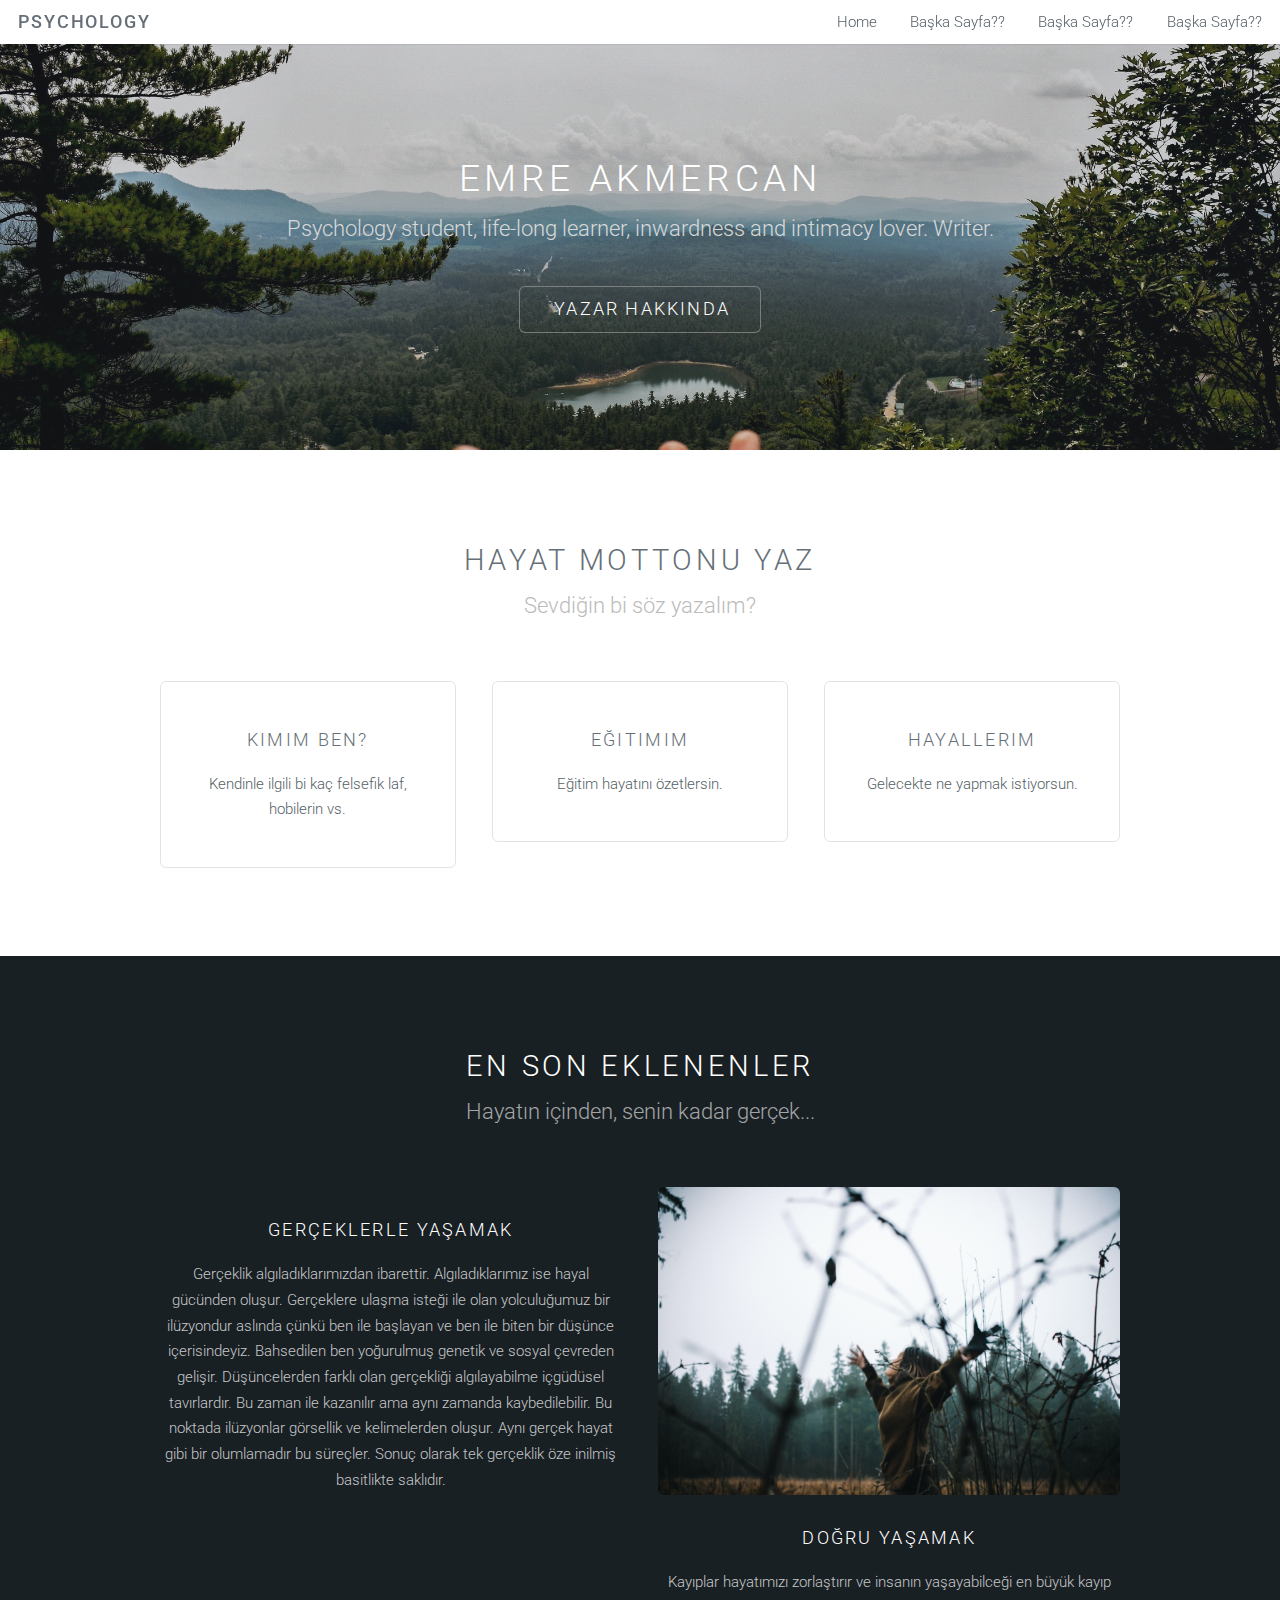
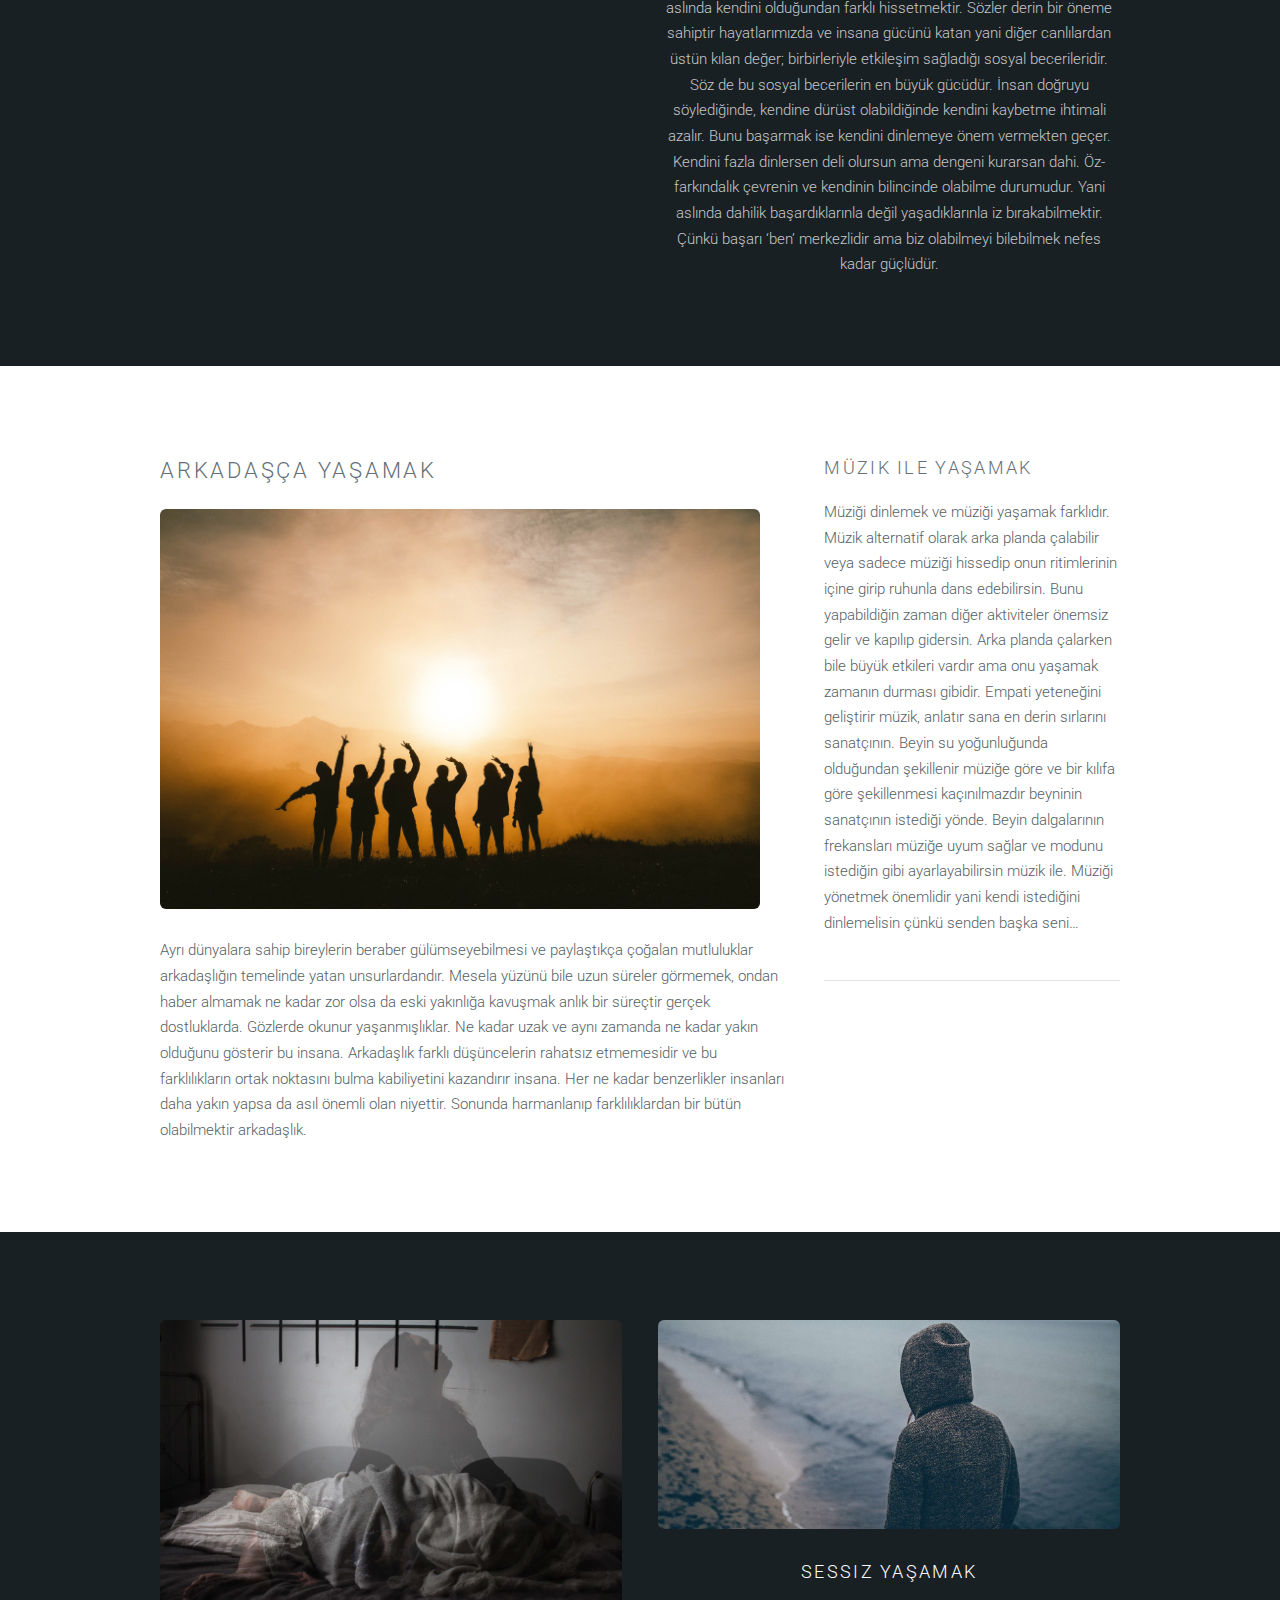
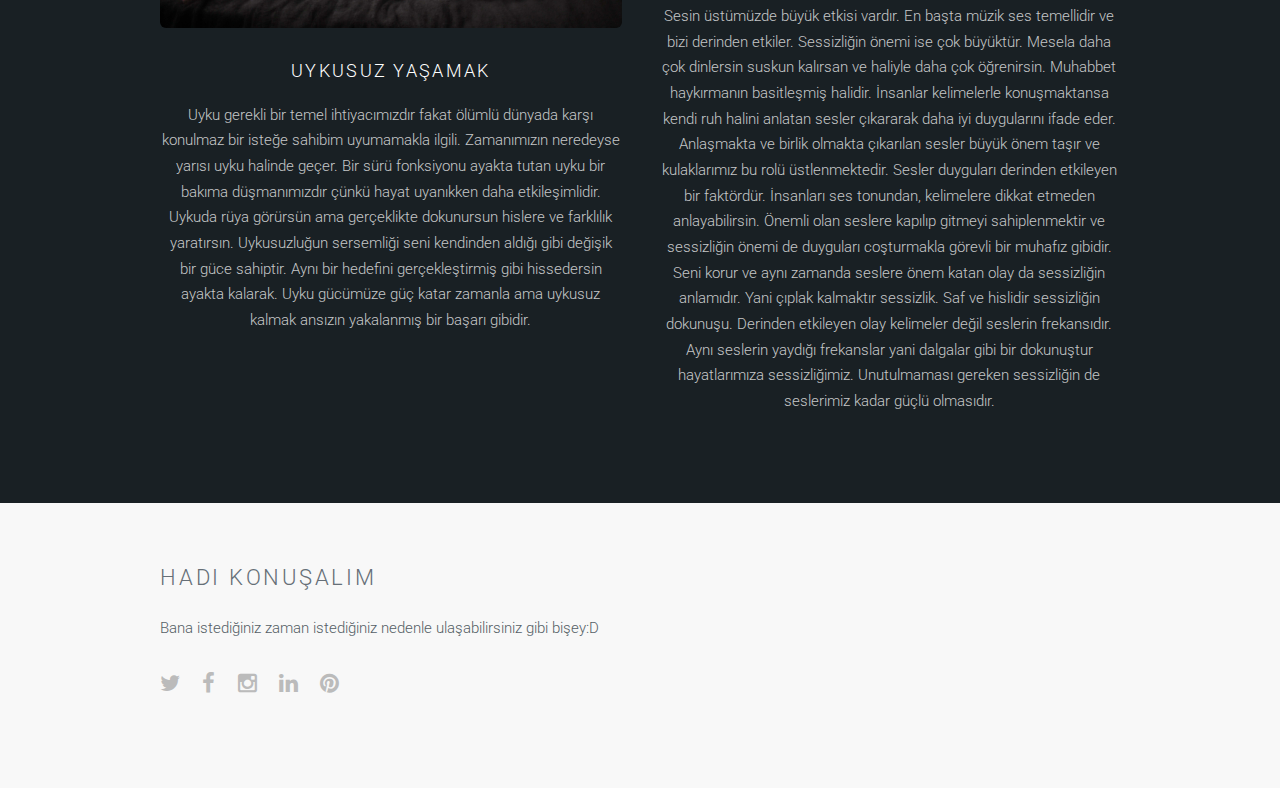
==== index.html @ 60320448 "Update index.html" ====
<!DOCTYPE HTML>

<html>
	<head>
		<title>Emre Akmercan</title>
		<meta http-equiv="content-type" content="text/html; charset=utf-8" />
		<meta name="description" content="" />
		<meta name="keywords" content="" />
		<!--[if lte IE 8]><script src="js/html5shiv.js"></script><![endif]-->
		<script src="./js/jquery.min.js"></script>
		<script src="./js/skel.min.js"></script>
		<script src="./js/skel-layers.min.js"></script>
		<script src="./js/init.js"></script>
		<noscript>
			<link rel="stylesheet" href="./css/skel.css" />
			<link rel="stylesheet" href="./css/style.css" />
			<link rel="stylesheet" href="./css/style-xlarge.css" />
		</noscript>
	</head>
	<body id="top">

		<!-- Header -->
			<header id="header" class="skel-layers-fixed">
				<h1><a href="#">Psychology</a></h1>
				<nav id="nav">
					<ul>
						<li><a href="index.html">Home</a></li>
						<li><a href="#">Başka Sayfa??</a></li>
						<li><a href="#">Başka Sayfa??</a></li>
						<li><a href="#">Başka Sayfa??</a></li>
					</ul>
				</nav>
			</header>

		<!-- Banner -->
			<section id="banner">
				<div class="inner">
					<h2>Emre Akmercan</h2>
					<p>Psychology student, life-long learner, inwardness and intimacy lover. <span>Writer.</span></p>
					<ul class="actions">
						
						<li><a href="#elements" class="button big alt">Yazar Hakkında</a></li>
					</ul>
				</div>
			</section>

		<!-- One -->
			<section id="one" class="wrapper style1">
				<header class="major" id='elements'>
					<h2>HAYAT MOTTONU YAZ</h2>
					<p>Sevdiğin bi söz yazalım?</p>
				</header>
				<div class="container">
					<div class="row">
						<div class="4u">
							<section class="special box">
								<h3>Kimim ben?</h3>
								<p>Kendinle ilgili bi kaç felsefik laf, hobilerin vs.</p>
							</section>
						</div>
						<div class="4u">
							<section class="special box">
				
								<h3>Eğitimim</h3>
								<p>Eğitim hayatını özetlersin.</p>
							</section>
						</div>
						<div class="4u">
							<section class="special box">
								<h3>Hayallerim</h3>
								<p>Gelecekte ne yapmak istiyorsun.</p>
							</section>
						</div>
					</div>
				</div>
			</section>
			
		<!-- Two -->
			<section id="two" class="wrapper style2">
				<header class="major">
					<h2>En Son Eklenenler</h2>
					<p>Hayatın içinden, senin kadar gerçek...</p>
				</header>
				<div class="container">
					<div class="row">
						<div class="6u">
							<section class="special">
								<a href="#" class="image fit"><img id='truth' src="./images/michael-carruth-m_tnGfoHeko-unsplash.jpg" alt="" /></a>
								<h3>Gerçeklerle Yaşamak</h3>
								<p>Gerçeklik algıladıklarımızdan ibarettir. Algıladıklarımız ise hayal gücünden oluşur. Gerçeklere ulaşma isteği ile olan yolculuğumuz bir ilüzyondur aslında çünkü ben ile başlayan ve ben ile biten bir düşünce içerisindeyiz. Bahsedilen ben yoğurulmuş genetik ve sosyal çevreden gelişir. Düşüncelerden farklı olan gerçekliği algılayabilme içgüdüsel tavırlardır. Bu zaman ile kazanılır ama aynı zamanda kaybedilebilir. Bu noktada ilüzyonlar görsellik ve kelimelerden oluşur. Aynı gerçek hayat gibi bir olumlamadır bu süreçler. Sonuç olarak tek gerçeklik öze inilmiş basitlikte saklıdır.</p>
								
							</section>
						</div>
						<div class="6u">
							<section class="special">
								<a href="#" class="image fit"><img src="./images/artyom-korshunov-OuUAzHXVYP8-unsplash.jpg" alt="" /></a>
								<h3>Doğru Yaşamak</h3>
								<p>Kayıplar hayatımızı zorlaştırır ve insanın yaşayabilceği en büyük kayıp aslında kendini olduğundan farklı hissetmektir. Sözler derin bir öneme sahiptir hayatlarımızda ve insana gücünü katan yani diğer canlılardan üstün kılan değer; birbirleriyle etkileşim sağladığı sosyal becerileridir. Söz de bu sosyal becerilerin en büyük gücüdür. İnsan doğruyu söylediğinde, kendine dürüst olabildiğinde kendini kaybetme ihtimali azalır. Bunu başarmak ise kendini dinlemeye önem vermekten geçer. Kendini fazla dinlersen deli olursun ama dengeni kurarsan dahi. Öz-farkındalık çevrenin ve kendinin bilincinde olabilme durumudur. Yani aslında dahilik başardıklarınla değil yaşadıklarınla iz bırakabilmektir. Çünkü başarı ‘ben’ merkezlidir ama biz olabilmeyi bilebilmek nefes kadar güçlüdür.</p>
							</section>
						</div>
					</div>
				</div>
			</section>

		<!-- Three -->
			<section id="three" class="wrapper style1">
				<div class="container">
					<div class="row">
						<div class="8u">
							<section>
								<h2>Arkadaşça Yaşamak</h2>
								<a href="#" class="image fit"><img id='friend' src="./images/chang-duong-Sj0iMtq_Z4w-unsplash.jpg" alt="" /></a>
								<p>Ayrı dünyalara sahip bireylerin beraber gülümseyebilmesi ve paylaştıkça çoğalan mutluluklar arkadaşlığın temelinde yatan unsurlardandır. Mesela yüzünü bile uzun süreler görmemek, ondan haber almamak ne kadar zor olsa da eski yakınlığa kavuşmak anlık bir süreçtir gerçek dostluklarda. Gözlerde okunur yaşanmışlıklar. Ne kadar uzak ve aynı zamanda ne kadar yakın olduğunu gösterir bu insana. Arkadaşlık farklı düşüncelerin rahatsız etmemesidir ve bu farklılıkların ortak noktasını bulma kabiliyetini kazandırır insana. Her ne kadar benzerlikler insanları daha yakın yapsa da asıl önemli olan niyettir. Sonunda harmanlanıp farklılıklardan bir bütün olabilmektir arkadaşlık.</p>
							</section>
						</div>
						<div class="4u">
							<section>
								<h3>Müzik ile yaşamak</h3>
								<p>Müziği dinlemek ve müziği yaşamak farklıdır. Müzik alternatif olarak arka planda çalabilir veya sadece müziği hissedip onun ritimlerinin içine girip ruhunla dans edebilirsin. Bunu yapabildiğin zaman diğer aktiviteler önemsiz gelir ve kapılıp gidersin. Arka planda çalarken bile büyük etkileri vardır ama onu yaşamak zamanın durması gibidir. Empati yeteneğini geliştirir müzik, anlatır sana en derin sırlarını sanatçının. Beyin su yoğunluğunda olduğundan şekillenir müziğe göre ve bir kılıfa göre şekillenmesi kaçınılmazdır beyninin sanatçının istediği yönde. Beyin dalgalarının frekansları müziğe uyum sağlar ve modunu istediğin gibi ayarlayabilirsin müzik ile. Müziği yönetmek önemlidir yani kendi istediğini dinlemelisin çünkü senden başka seni…</p>

							</section>
							<hr />
							
						</div>
					</div>
				</div>
			</section>			

			<section id='four' class='wrapper style2'>
				<div class="container">
					<div class="row">
						<div class="6u">
							<section class="special">
								<a href="#" class="image fit"><img src="./images/megan-te-boekhorst-3sn9MUlx2ZE-unsplash.jpg" alt="" /></a>
								<h3>Uykusuz Yaşamak</h3>
								<p>Uyku gerekli bir temel ihtiyacımızdır fakat ölümlü dünyada karşı konulmaz bir isteğe sahibim uyumamakla ilgili. Zamanımızın neredeyse yarısı uyku halinde geçer. Bir sürü fonksiyonu ayakta tutan uyku bir bakıma düşmanımızdır çünkü hayat uyanıkken daha etkileşimlidir. Uykuda rüya görürsün ama gerçeklikte dokunursun hislere ve farklılık yaratırsın. Uykusuzluğun sersemliği seni kendinden aldığı gibi değişik bir güce sahiptir. Aynı bir hedefini gerçekleştirmiş gibi hissedersin ayakta kalarak. Uyku gücümüze güç katar zamanla ama uykusuz kalmak ansızın yakalanmış bir başarı gibidir.</p>
								
							</section>
						</div>
						<div class="6u">
							<section class="special">
								<a href="#" class="image fit"><img src="images/pic02.jpg" alt="" /></a>
								<h3>Sessiz Yaşamak</h3>
								<p>Sesin üstümüzde büyük etkisi vardır. En başta müzik ses temellidir ve bizi derinden etkiler. Sessizliğin önemi ise çok büyüktür. Mesela daha çok dinlersin suskun kalırsan ve haliyle daha çok öğrenirsin. Muhabbet haykırmanın basitleşmiş halidir. İnsanlar kelimelerle konuşmaktansa kendi ruh halini anlatan sesler çıkararak daha iyi duygularını ifade eder. Anlaşmakta ve birlik olmakta çıkarılan sesler büyük önem taşır ve kulaklarımız bu rolü üstlenmektedir. Sesler duyguları derinden etkileyen bir faktördür. İnsanları ses tonundan, kelimelere dikkat etmeden anlayabilirsin. Önemli olan seslere kapılıp gitmeyi sahiplenmektir ve sessizliğin önemi de duyguları coşturmakla görevli bir muhafız gibidir. Seni korur ve aynı zamanda seslere önem katan olay da sessizliğin anlamıdır. Yani çıplak kalmaktır sessizlik. Saf ve hislidir sessizliğin dokunuşu. Derinden etkileyen olay kelimeler değil seslerin frekansıdır. Aynı seslerin yaydığı frekanslar yani dalgalar gibi bir dokunuştur hayatlarımıza sessizliğimiz. Unutulmaması gereken sessizliğin de seslerimiz kadar güçlü olmasıdır.</p>
							</section>
						</div>
					</div>
				</div>
			</section>
			
		<!-- Footer -->
			<footer id="footer">
				<div class="container">
					<div class="row double">

						<div class="6u">
							<h2>Hadi konuşalım</h2>
							<p>Bana istediğiniz zaman istediğiniz nedenle ulaşabilirsiniz gibi bişey:D </p>
							<ul class="icons">
								<li><a href="https://twitter.com/emreakmercan" class="icon fa-twitter"><span class="label">Twitter</span></a></li>
								<li><a href="https://www.facebook.com/akmercanemre" class="icon fa-facebook"><span class="label">Facebook</span></a></li>
								<li><a href="https://www.instagram.com/emreakmercan/" class="icon fa-instagram"><span class="label">Instagram</span></a></li>
								<li><a href="#" class="icon fa-linkedin"><span class="label">LinkedIn</span></a></li>
								<li><a href="#" class="icon fa-pinterest"><span class="label">Pinterest</span></a></li>
							</ul>
						</div>
					</div>
				</div>
			</footer>

	</body>
</html>
---- css/skel.css ----
/* Resets (http://meyerweb.com/eric/tools/css/reset/ | v2.0 | 20110126 | License: none (public domain)) */

	html,body,div,span,applet,object,iframe,h1,h2,h3,h4,h5,h6,p,blockquote,pre,a,abbr,acronym,address,big,cite,code,del,dfn,em,img,ins,kbd,q,s,samp,small,strike,strong,sub,sup,tt,var,b,u,i,center,dl,dt,dd,ol,ul,li,fieldset,form,label,legend,table,caption,tbody,tfoot,thead,tr,th,td,article,aside,canvas,details,embed,figure,figcaption,footer,header,hgroup,menu,nav,output,ruby,section,summary,time,mark,audio,video{margin:0;padding:0;border:0;font-size:100%;font:inherit;vertical-align:baseline;}article,aside,details,figcaption,figure,footer,header,hgroup,menu,nav,section{display:block;}body{line-height:1;}ol,ul{list-style:none;}blockquote,q{quotes:none;}blockquote:before,blockquote:after,q:before,q:after{content:'';content:none;}table{border-collapse:collapse;border-spacing:0;}body{-webkit-text-size-adjust:none}

/* Box Model */

	*, *:before, *:after {
		-moz-box-sizing: border-box;
		-webkit-box-sizing: border-box;
		box-sizing: border-box;
	}

/* Container */

	body {
		/* min-width: (containers) */
		min-width: 1200px;
	}

	.container {
		margin-left: auto;
		margin-right: auto;
		
		/* width: (containers) */
		width: 1200px;
	}

	/* Modifiers */
	
		.container.small {
			/* width: (containers) * 0.75; */
			width: 900px;
		}

		.container.big {
			width: 100%;

			/* max-width: (containers) * 1.25; */
			max-width: 1500px;

			/* min-width: (containers); */
			min-width: 1200px;
		}

/* Grid */

	.\31 2u { width: 100% }
	.\31 1u { width: 91.6666666667% }
	.\31 0u { width: 83.3333333333% }
	.\39 u { width: 75% }
	.\38 u { width: 66.6666666667% }
	.\37 u { width: 58.3333333333% }
	.\36 u { width: 50% }
	.\35 u { width: 41.6666666667% }
	.\34 u { width: 33.3333333333% }
	.\33 u { width: 25% }
	.\32 u { width: 16.6666666667% }
	.\31 u { width: 8.3333333333% }
	.\-11u { margin-left: 91.6666666667% }
	.\-10u { margin-left: 83.3333333333% }
	.\-9u { margin-left: 75% }
	.\-8u { margin-left: 66.6666666667% }
	.\-7u { margin-left: 58.3333333333% }
	.\-6u { margin-left: 50% }
	.\-5u { margin-left: 41.6666666667% }
	.\-4u { margin-left: 33.3333333333% }
	.\-3u { margin-left: 25% }
	.\-2u { margin-left: 16.6666666667% }
	.\-1u { margin-left: 8.3333333333% }

	/* Rows */

		.row > * {
			float: left;
		}

		.row:after {
			content: '';
			display: block;
			clear: both;
			height: 0;
		}

		.row:first-child > * {
			padding-top: 0 !important;
		}

		.row.uniform > * > :first-child {
			margin-top: 0;
		}

		.row.uniform > * > :last-child {
			margin-bottom: 0;
		}

		/* Normal */

			.row > * {
				/* padding-left: (gutters.vertical) */
				padding-left: 4em;
			}

			.row + .row > * {
				/* padding: (gutters.horizontal) 0 0 (gutters.vertical) */
				padding: 0 0 0 4em;
			}

			.row {
				/* margin-left: -(gutters.vertical) */
				margin-left: -4em;
			}

			.row + .row.uniform > * {
				/* padding: (gutters.vertical) 0 0 (gutters.vertical) */
				padding: 4em 0 0 4em;
			}

		/* Flush */

			.row.flush > * {
				padding-left: 0;
			}

			.row + .row.flush > * {
				padding: 0;
			}

			.row.flush {
				margin-left: 0;
			}

			.row + .row.uniform.flush > * {
				padding: 0;
			}

		/* Quarter */

			.row.quarter > * {
				/* padding-left: (gutters.vertical * 0.25) */
				padding-left: 1em;
			}

			.row + .row.quarter > * {
				/* padding: (gutters.horizontal * 0.25) 0 0 (gutters.vertical * 0.25) */
				padding: 0 0 0 1em;
			}

			.row.quarter {
				/* margin-left: -(gutters.vertical * 0.25) */
				margin-left: -1em;
			}

			.row + .row.uniform.quarter > * {
				/* padding: (gutters.vertical * 0.25) 0 0 (gutters.vertical * 0.25) */
				padding: 1em 0 0 1em;
			}

		/* Half */

			.row.half > * {
				/* padding-left: (gutters.vertical * 0.5) */
				padding-left: 2em;
			}

			.row + .row.half > * {
				/* padding: (gutters.horizontal * 0.5) 0 0 (gutters.vertical * 0.5) */
				padding: 0 0 0 2em;
			}

			.row.half {
				/* margin-left: -(gutters.vertical * 0.5) */
				margin-left: -2em;
			}

			.row + .row.uniform.half > * {
				/* padding: (gutters.vertical * 0.5) 0 0 (gutters.vertical * 0.5) */
				padding: 2em 0 0 2em;
			}

		/* One and (a) Half */

			.row.oneandhalf > * {
				/* padding-left: (gutters.vertical * 1.5) */
				padding-left: 6em;
			}

			.row + .row.oneandhalf > * {
				/* padding: (gutters.horizontal * 1.5) 0 0 (gutters.vertical * 1.5) */
				padding: 0 0 0 6em;
			}

			.row.oneandhalf {
				/* margin-left: -(gutters.vertical * 1.5) */
				margin-left: -6em;
			}

			.row + .row.uniform.oneandhalf > * {
				/* padding: (gutters.vertical * 1.5) 0 0 (gutters.vertical * 1.5) */
				padding: 6em 0 0 6em;
			}

		/* Double */

			.row.double > * {
				/* padding-left: (gutters.vertical * 2) */
				padding-left: 8em;
			}

			.row + .row.double > * {
				/* padding: (gutters.horizontal * 2) 0 0 (gutters.vertical * 2) */
				padding: 0 0 0 8em;
			}

			.row.double {
				/* margin-left: -(gutters.vertical * 2) */
				margin-left: -8em;
			}

			.row + .row.uniform.double > * {
				/* padding: (gutters.vertical * 2) 0 0 (gutters.vertical * 2) */
				padding: 8em 0 0 8em;
			}
---- css/style.css ----
@charset "UTF-8";
@import url(font-awesome.min.css);
@import url("http://fonts.googleapis.com/css?family=Roboto:500,300");

/*
	Ion by TEMPLATED
	templated.co @templatedco
	Released for free under the Creative Commons Attribution 3.0 license (templated.co/license)
*/

/* Basic */

body {
	background: #fff;
}

body,
input,
select,
textarea {
	color: #555f66;
	font-family: "Roboto", Helvetica, sans-serif;
	font-size: 14pt;
	font-weight: 300;
	line-height: 1.75em;
}

a {
	color: #629DD1;
	text-decoration: underline;
}

a:hover {
	text-decoration: none;
}

strong,
b {
	color: #666f77;
	font-weight: 500;
}

em,
i {
	font-style: italic;
}

p {
	margin: 0 0 2em 0;
}

h1,
h2,
h3,
h4,
h5,
h6 {
	color: #666f77;
	font-weight: 300;
	line-height: 1em;
	margin: 0 0 1em 0;
	text-transform: uppercase;
	letter-spacing: 0.125em;
}

h1 a,
h2 a,
h3 a,
h4 a,
h5 a,
h6 a {
	color: inherit;
	text-decoration: none;
}

h2 {
	font-size: 1.5em;
	line-height: 1.5em;
}

h3 {
	font-size: 1.25em;
	line-height: 1.5em;
}

h4 {
	font-size: 1em;
	line-height: 1.5em;
}

h5 {
	font-size: 0.9em;
	line-height: 1.5em;
}

h6 {
	font-size: 0.7em;
	line-height: 1.5em;
}

sub {
	font-size: 0.8em;
	position: relative;
	top: 0.5em;
}

sup {
	font-size: 0.8em;
	position: relative;
	top: -0.5em;
}

hr {
	border: 0;
	border-bottom: solid 1px rgba(144, 144, 144, 0.25);
	margin: 3em 0;
}

hr.major {
	margin: 2em 0 5em 0;
}

blockquote {
	border-left: solid 4px rgba(144, 144, 144, 0.25);
	font-style: italic;
	margin: 0 0 2em 0;
	padding: 0.5em 0 0.5em 2em;
}

code {
	background: rgba(144, 144, 144, 0.075);
	border-radius: 6px;
	border: solid 1px rgba(144, 144, 144, 0.25);
	font-family: "Courier New", monospace;
	font-size: 0.9em;
	margin: 0 0.25em;
	padding: 0.25em 0.65em;
}

pre {
	-webkit-overflow-scrolling: touch;
	font-family: "Courier New", monospace;
	font-size: 0.9em;
	margin: 0 0 2em 0;
	overflow-x: auto;
}

pre code {
	display: block;
	line-height: 1.75em;
	padding: 1em 1.5em;
}

.align-left {
	text-align: left;
}

.align-center {
	text-align: center;
}

.align-right {
	text-align: right;
}

/* Section/Article */

section.special,
article.special {
	text-align: center;
}

header p {
	color: #bbb;
	position: relative;
	margin: 0 0 1.5em 0;
}

header h2+p {
	font-size: 1.25em;
	margin-top: -1em;
	line-height: 1.5em;
}

header h3+p {
	font-size: 1.1em;
	margin-top: -0.85em;
	line-height: 1.5em;
}

header h4+p,
header h5+p,
header h6+p {
	font-size: 0.9em;
	margin-top: -0.75em;
	line-height: 1.5em;
}

header.major {
	text-align: center;
	margin: 0 0 4em 0;
}

header.major h2 {
	font-size: 2em;
}

header.major h2+p {
	font-size: 1.5em;
	margin: -1em 0 2em 0;
}

/* Form */

form {
	margin: 0 0 2em 0;
}

label {
	color: #666f77;
	display: block;
	font-size: 0.9em;
	font-weight: 500;
	margin: 0 0 1em 0;
}

input[type="text"],
input[type="password"],
input[type="email"],
select,
textarea {
	-moz-appearance: none;
	-webkit-appearance: none;
	-o-appearance: none;
	-ms-appearance: none;
	appearance: none;
	background: rgba(144, 144, 144, 0.075);
	border-radius: 6px;
	border: none;
	border: solid 1px rgba(144, 144, 144, 0.25);
	color: inherit;
	display: block;
	outline: 0;
	padding: 0 1em;
	text-decoration: none;
	width: 100%;
}

input[type="text"]:invalid,
input[type="password"]:invalid,
input[type="email"]:invalid,
select:invalid,
textarea:invalid {
	box-shadow: none;
}

input[type="text"]:focus,
input[type="password"]:focus,
input[type="email"]:focus,
select:focus,
textarea:focus {
	border-color: #629DD1;
	box-shadow: 0 0 0 1px #629DD1;
}

.select-wrapper {
	text-decoration: none;
	display: block;
	position: relative;
}

.select-wrapper:before {
	content: "";
	-moz-osx-font-smoothing: grayscale;
	-webkit-font-smoothing: antialiased;
	font-family: FontAwesome;
	font-style: normal;
	font-weight: normal;
	text-transform: none !important;
}

.select-wrapper:before {
	color: rgba(144, 144, 144, 0.25);
	display: block;
	height: 2.75em;
	line-height: 2.75em;
	pointer-events: none;
	position: absolute;
	right: 0;
	text-align: center;
	top: 0;
	width: 2.75em;
}

.select-wrapper select::-ms-expand {
	display: none;
}

input[type="text"],
input[type="password"],
input[type="email"],
select {
	height: 2.75em;
}

textarea {
	padding: 0.75em 1em;
}

input[type="checkbox"],
input[type="radio"] {
	-moz-appearance: none;
	-webkit-appearance: none;
	-o-appearance: none;
	-ms-appearance: none;
	appearance: none;
	display: block;
	float: left;
	margin-right: -2em;
	opacity: 0;
	width: 1em;
	z-index: -1;
}

input[type="checkbox"]+label,
input[type="radio"]+label {
	text-decoration: none;
	color: #555f66;
	cursor: pointer;
	display: inline-block;
	font-size: 1em;
	font-weight: 300;
	padding-left: 2.4em;
	padding-right: 0.75em;
	position: relative;
}

input[type="checkbox"]+label:before,
input[type="radio"]+label:before {
	-moz-osx-font-smoothing: grayscale;
	-webkit-font-smoothing: antialiased;
	font-family: FontAwesome;
	font-style: normal;
	font-weight: normal;
	text-transform: none !important;
}

input[type="checkbox"]+label:before,
input[type="radio"]+label:before {
	background: rgba(144, 144, 144, 0.075);
	border-radius: 6px;
	border: solid 1px rgba(144, 144, 144, 0.25);
	content: '';
	display: inline-block;
	height: 1.65em;
	left: 0;
	line-height: 1.58125em;
	position: absolute;
	text-align: center;
	top: 0;
	width: 1.65em;
}

input[type="checkbox"]:checked+label:before,
input[type="radio"]:checked+label:before {
	background: #192024;
	border-color: #192024;
	color: #ffffff;
	content: '\f00c';
}

input[type="checkbox"]:focus+label:before,
input[type="radio"]:focus+label:before {
	border-color: #629DD1;
	box-shadow: 0 0 0 1px #629DD1;
}

input[type="checkbox"]+label:before {
	border-radius: 6px;
}

input[type="radio"]+label:before {
	border-radius: 100%;
}

::-webkit-input-placeholder {
	color: #bbb !important;
	opacity: 1.0;
}

:-moz-placeholder {
	color: #bbb !important;
	opacity: 1.0;
}

::-moz-placeholder {
	color: #bbb !important;
	opacity: 1.0;
}

:-ms-input-placeholder {
	color: #bbb !important;
	opacity: 1.0;
}

.formerize-placeholder {
	color: #bbb !important;
	opacity: 1.0;
}

/* Box */

.box {
	border-radius: 6px;
	border: solid 1px rgba(144, 144, 144, 0.25);
	margin-bottom: 2em;
	padding: 3em 2em;
}

.box> :last-child,
.box> :last-child> :last-child,
.box> :last-child> :last-child> :last-child {
	margin-bottom: 0;
}

.box.alt {
	border: 0;
	border-radius: 0;
	padding: 0;
}

/* Icon */

.icon {
	text-decoration: none;
	border-bottom: none;
	position: relative;
}

.icon:before {
	-moz-osx-font-smoothing: grayscale;
	-webkit-font-smoothing: antialiased;
	font-family: FontAwesome;
	font-style: normal;
	font-weight: normal;
	text-transform: none !important;
}

.icon>.label {
	display: none;
}

.icon.major {
	display: inline-block;
	margin: 0 0 1.25em 0;
	color: #ffffff;
	background: #629DD1;
	width: 3em;
	height: 3em;
	font-size: 2em;
	text-align: center;
	line-height: 3em;
	border-radius: 100%;
	box-shadow: 0 0 0 10px #fff, 0 0 0 11px rgba(144, 144, 144, 0.25);
}

/* Image */

.image {
	border-radius: 6px;
	border: 0;
	display: inline-block;
	position: relative;
}

.image img {
	border-radius: 6px;
	display: block;
}

.image.left {
	float: left;
	padding: 0 1.5em 1em 0;
	top: 0.25em;
}

.image.right {
	float: right;
	padding: 0 0 1em 1.5em;
	top: 0.25em;
}

.image.fit {
	display: block;
	margin: 0 0 2em 0;
	width: 100%;

}

.image.fit img {
	display: block;
	width: 100%;
}

#truth {}

#friend {
	height: 400px;
	width: auto;
}

/* List */

ol {
	list-style: decimal;
	margin: 0 0 2em 0;
	padding-left: 1.25em;
}

ol li {
	padding-left: 0.25em;
}

ul {
	list-style: disc;
	margin: 0 0 2em 0;
	padding-left: 1em;
}

ul li {
	padding-left: 0.5em;
}

ul.alt {
	list-style: none;
	padding-left: 0;
}

ul.alt li {
	border-top: solid 1px rgba(144, 144, 144, 0.25);
	padding: 0.5em 0;
}

ul.alt li:first-child {
	border-top: 0;
	padding-top: 0;
}

ul.icons {
	cursor: default;
	list-style: none;
	padding-left: 0;
}

ul.icons li {
	display: inline-block;
	padding: 0 1.25em 0 0;
}

ul.icons li:last-child {
	padding-right: 0;
}

ul.icons li .icon:before {
	font-size: 1.5em;
}

ul.actions {
	cursor: default;
	list-style: none;
	padding-left: 0;
}

ul.actions li {
	display: inline-block;
	padding: 0 1em 0 0;
	vertical-align: middle;
}

ul.actions li:last-child {
	padding-right: 0;
}

ul.actions.small li {
	padding: 0 0.5em 0 0;
}

ul.actions.vertical li {
	display: block;
	padding: 1em 0 0 0;
}

ul.actions.vertical li:first-child {
	padding-top: 0;
}

ul.actions.vertical li>* {
	margin-bottom: 0;
}

ul.actions.vertical.small li {
	padding: 0.5em 0 0 0;
}

ul.actions.vertical.small li:first-child {
	padding-top: 0;
}

ul.actions.fit {
	display: table;
	margin-left: -1em;
	padding: 0;
	table-layout: fixed;
	width: calc(100% + 1em);
}

ul.actions.fit li {
	display: table-cell;
	padding: 0 0 0 1em;
}

ul.actions.fit li>* {
	margin-bottom: 0;
}

ul.actions.fit.small {
	margin-left: -0.5em;
	width: calc(100% + 0.5em);
}

ul.actions.fit.small li {
	padding: 0 0 0 0.5em;
}

dl {
	margin: 0 0 2em 0;
}

/* Table */

.table-wrapper {
	-webkit-overflow-scrolling: touch;
	overflow-x: auto;
}

table {
	margin: 0 0 2em 0;
	width: 100%;
}

table tbody tr {
	border: solid 1px rgba(144, 144, 144, 0.25);
	border-left: 0;
	border-right: 0;
}

table tbody tr:nth-child(2n + 1) {
	background-color: rgba(144, 144, 144, 0.075);
}

table td {
	padding: 0.75em 0.75em;
}

table th {
	color: #666f77;
	font-size: 0.9em;
	font-weight: 500;
	padding: 0 0.75em 0.75em 0.75em;
	text-align: left;
}

table thead {
	border-bottom: solid 2px rgba(144, 144, 144, 0.25);
}

table tfoot {
	border-top: solid 2px rgba(144, 144, 144, 0.25);
}

table.alt {
	border-collapse: separate;
}

table.alt tbody tr td {
	border: solid 1px rgba(144, 144, 144, 0.25);
	border-left-width: 0;
	border-top-width: 0;
}

table.alt tbody tr td:first-child {
	border-left-width: 1px;
}

table.alt tbody tr:first-child td {
	border-top-width: 1px;
}

table.alt thead {
	border-bottom: 0;
}

table.alt tfoot {
	border-top: 0;
}

/* Button */

input[type="submit"],
input[type="reset"],
input[type="button"],
.button {
	-moz-appearance: none;
	-webkit-appearance: none;
	-o-appearance: none;
	-ms-appearance: none;
	appearance: none;
	-moz-transition: background-color 0.2s ease-in-out, color 0.2s ease-in-out;
	-webkit-transition: background-color 0.2s ease-in-out, color 0.2s ease-in-out;
	-o-transition: background-color 0.2s ease-in-out, color 0.2s ease-in-out;
	-ms-transition: background-color 0.2s ease-in-out, color 0.2s ease-in-out;
	transition: background-color 0.2s ease-in-out, color 0.2s ease-in-out;
	background-color: #192024;
	border-radius: 6px;
	border: 0;
	color: #ffffff !important;
	cursor: pointer;
	display: inline-block;
	font-weight: 300;
	text-transform: uppercase;
	letter-spacing: 0.125em;
	font-size: 0.9em;
	height: 2.85em;
	line-height: 2.85em;
	padding: 0 1.75em;
	text-align: center;
	text-decoration: none;
	white-space: nowrap;
	text-indent: 0.25em;
}

input[type="submit"]:hover,
input[type="reset"]:hover,
input[type="button"]:hover,
.button:hover {
	background-color: #232d33;
}

input[type="submit"]:active,
input[type="reset"]:active,
input[type="button"]:active,
.button:active {
	background-color: #0f1315;
}

input[type="submit"].icon,
input[type="reset"].icon,
input[type="button"].icon,
.button.icon {
	padding-left: 1.35em;
}

input[type="submit"].icon:before,
input[type="reset"].icon:before,
input[type="button"].icon:before,
.button.icon:before {
	margin-right: 0.5em;
}

input[type="submit"].fit,
input[type="reset"].fit,
input[type="button"].fit,
.button.fit {
	display: block;
	margin: 0 0 1em 0;
	width: 100%;
}

input[type="submit"].small,
input[type="reset"].small,
input[type="button"].small,
.button.small {
	font-size: 0.7em;
}

input[type="submit"].big,
input[type="reset"].big,
input[type="button"].big,
.button.big {
	font-size: 1.2em;
	height: 2.65em;
	line-height: 2.65em;
}

input[type="submit"].alt,
input[type="reset"].alt,
input[type="button"].alt,
.button.alt {
	background-color: transparent;
	box-shadow: inset 0 0 0 1px rgba(144, 144, 144, 0.25);
	color: #666f77 !important;
}

input[type="submit"].alt:hover,
input[type="reset"].alt:hover,
input[type="button"].alt:hover,
.button.alt:hover {
	background-color: rgba(144, 144, 144, 0.075);
}

input[type="submit"].alt:active,
input[type="reset"].alt:active,
input[type="button"].alt:active,
.button.alt:active {
	background-color: rgba(144, 144, 144, 0.2);
}

input[type="submit"].alt.icon:before,
input[type="reset"].alt.icon:before,
input[type="button"].alt.icon:before,
.button.alt.icon:before {
	color: #bbb;
}

input[type="submit"].special,
input[type="reset"].special,
input[type="button"].special,
.button.special {
	background-color: #629DD1;
	color: #ffffff !important;
}

input[type="submit"].special:hover,
input[type="reset"].special:hover,
input[type="button"].special:hover,
.button.special:hover {
	background-color: #76a9d7;
}

input[type="submit"].special:active,
input[type="reset"].special:active,
input[type="button"].special:active,
.button.special:active {
	background-color: #4e91cb;
}

input[type="submit"].disabled,
input[type="submit"]:disabled,
input[type="reset"].disabled,
input[type="reset"]:disabled,
input[type="button"].disabled,
input[type="button"]:disabled,
.button.disabled,
.button:disabled {
	background-color: #555f66 !important;
	box-shadow: inset 0 -0.15em 0 0 rgba(0, 0, 0, 0.15);
	color: #fff !important;
	cursor: default;
	opacity: 0.25;
}

/* Wrapper */

.wrapper {
	padding: 6em 0 4em 0;
}

.wrapper.style1 {
	background: #fff;
	color: #555f66;
}

.wrapper.style2 {
	background: #192024;
	color: #c5c7c8;
}

.wrapper.style2 h2,
.wrapper.style2 h3,
.wrapper.style2 h4,
.wrapper.style2 h5,
.wrapper.style2 h6 {
	color: #ffffff;
}

.wrapper.style2 header p {
	color: #a3a5a7;
}

.wrapper.style2 .button.alt {
	box-shadow: inset 0 0 0 1px rgba(144, 144, 144, 0.75);
	color: #ffffff !important;
}

.wrapper.style2 .button.alt:hover {
	background-color: rgba(144, 144, 144, 0.275);
}

.wrapper.style2 .button.alt:active {
	background-color: rgba(144, 144, 144, 0.4);
}

.wrapper.style2 .button.alt.icon:before {
	color: #a3a5a7;
}

/* Header */

#skel-layers-wrapper {
	padding-top: 3em;
}

#header {
	background: #fff;
	color: #555f66;
	cursor: default;
	height: 3em;
	left: 0;
	line-height: 3em;
	position: fixed;
	top: 0;
	width: 100%;
	z-index: 10000;
	box-shadow: 0 0 0.1em 0 rgba(0, 0, 0, 0.25);
}

#header h1 {
	color: #666f77;
	font-weight: 500;
	height: inherit;
	left: 1.25em;
	line-height: inherit;
	margin: 0;
	padding: 0;
	position: absolute;
	top: 0;
}

#header h1 a {
	font-size: 1.25em;
}

#header nav {
	height: inherit;
	line-height: inherit;
	position: absolute;
	right: 1.25em;
	top: 0;
	vertical-align: middle;
}

#header nav>ul {
	list-style: none;
	margin: 0;
	padding-left: 0;
}

#header nav>ul>li {
	border-radius: 6px;
	display: inline-block;
	margin-left: 2em;
	padding-left: 0;
}

#header nav>ul>li a {
	-moz-transition: color 0.2s ease-in-out;
	-webkit-transition: color 0.2s ease-in-out;
	-o-transition: color 0.2s ease-in-out;
	-ms-transition: color 0.2s ease-in-out;
	transition: color 0.2s ease-in-out;
	color: #555f66;
	display: inline-block;
	text-decoration: none;
}

#header nav>ul>li a:hover {
	color: #629DD1;
}

#header nav>ul>li:first-child {
	margin-left: 0;
}

#header nav>ul>li .button {
	height: 2.25em;
	line-height: 2.25em;
	margin-bottom: 0;
	padding: 0 1em;
	position: relative;
	top: -0.075em;
	vertical-align: middle;
}

#header .container {
	position: relative;
}

#header .container h1 {
	left: 0;
}

#header .container nav {
	right: 0;
}

/* Banner */

#banner {
	background-color: #666666;
	background-image: url("../images/drew-saurus-C7jBZEGciCU-unsplash.jpg");
	background-size: cover;
	background-position: center center;
	background-repeat: no-repeat;
	color: #d8d8d8;
	padding: 14em 0;
	text-align: center;
	position: relative;
}

#banner:before {
	content: '';
	position: absolute;
	left: 0;
	top: 0;
	width: 100%;
	height: 100%;
	background: rgba(64, 72, 80, 0.25);
}

#banner .inner {
	position: relative;
	z-index: 1;
}

#banner .inner :last-child {
	margin-bottom: 0;
}

#banner h2,
#banner h3,
#banner h4,
#banner h5,
#banner h6 {
	color: #ffffff;
}

#banner .button.alt {
	box-shadow: inset 0 0 0 1px rgba(144, 144, 144, 0.75);
	color: #ffffff !important;
}

#banner .button.alt:hover {
	background-color: rgba(144, 144, 144, 0.275);
}

#banner .button.alt:active {
	background-color: rgba(144, 144, 144, 0.4);
}

#banner .button.alt.icon:before {
	color: #c1c1c1;
}

#banner .button {
	min-width: 12em;
}

#banner h2 {
	font-size: 3.5em;
	line-height: 1em;
	margin: 0 0 0.5em 0;
	padding: 0;
}

#banner p {
	font-size: 1.5em;
	margin-bottom: 2em;
}

#banner p a {
	color: #ffffff;
	text-decoration: none;
}

/* Footer */

#footer {
	background: #f8f8f8;
	padding: 4em 0 6em 0;
}

#footer a {
	color: inherit;
}

#footer .copyright {
	color: #bbb;
	font-size: 0.9em;
	margin: 2em 0 0 0;
	padding: 0;
	text-align: center;
}

#footer .copyright li {
	border-left: solid 1px rgba(144, 144, 144, 0.25);
	display: inline-block;
	list-style: none;
	margin-left: 1.5em;
	padding-left: 1.5em;
}

#footer .copyright li:first-child {
	border-left: 0;
	margin-left: 0;
	padding-left: 0;
}

#footer .icons a {
	color: #bbb;
}
---- css/style-xlarge.css ----
/*
	Ion by TEMPLATED
	templated.co @templatedco
	Released for free under the Creative Commons Attribution 3.0 license (templated.co/license)
*/

/* Basic */

	body, input, select, textarea {
		font-size: 12pt;
	}

/* Banner */

	#banner {
		padding: 9em 0;
	}
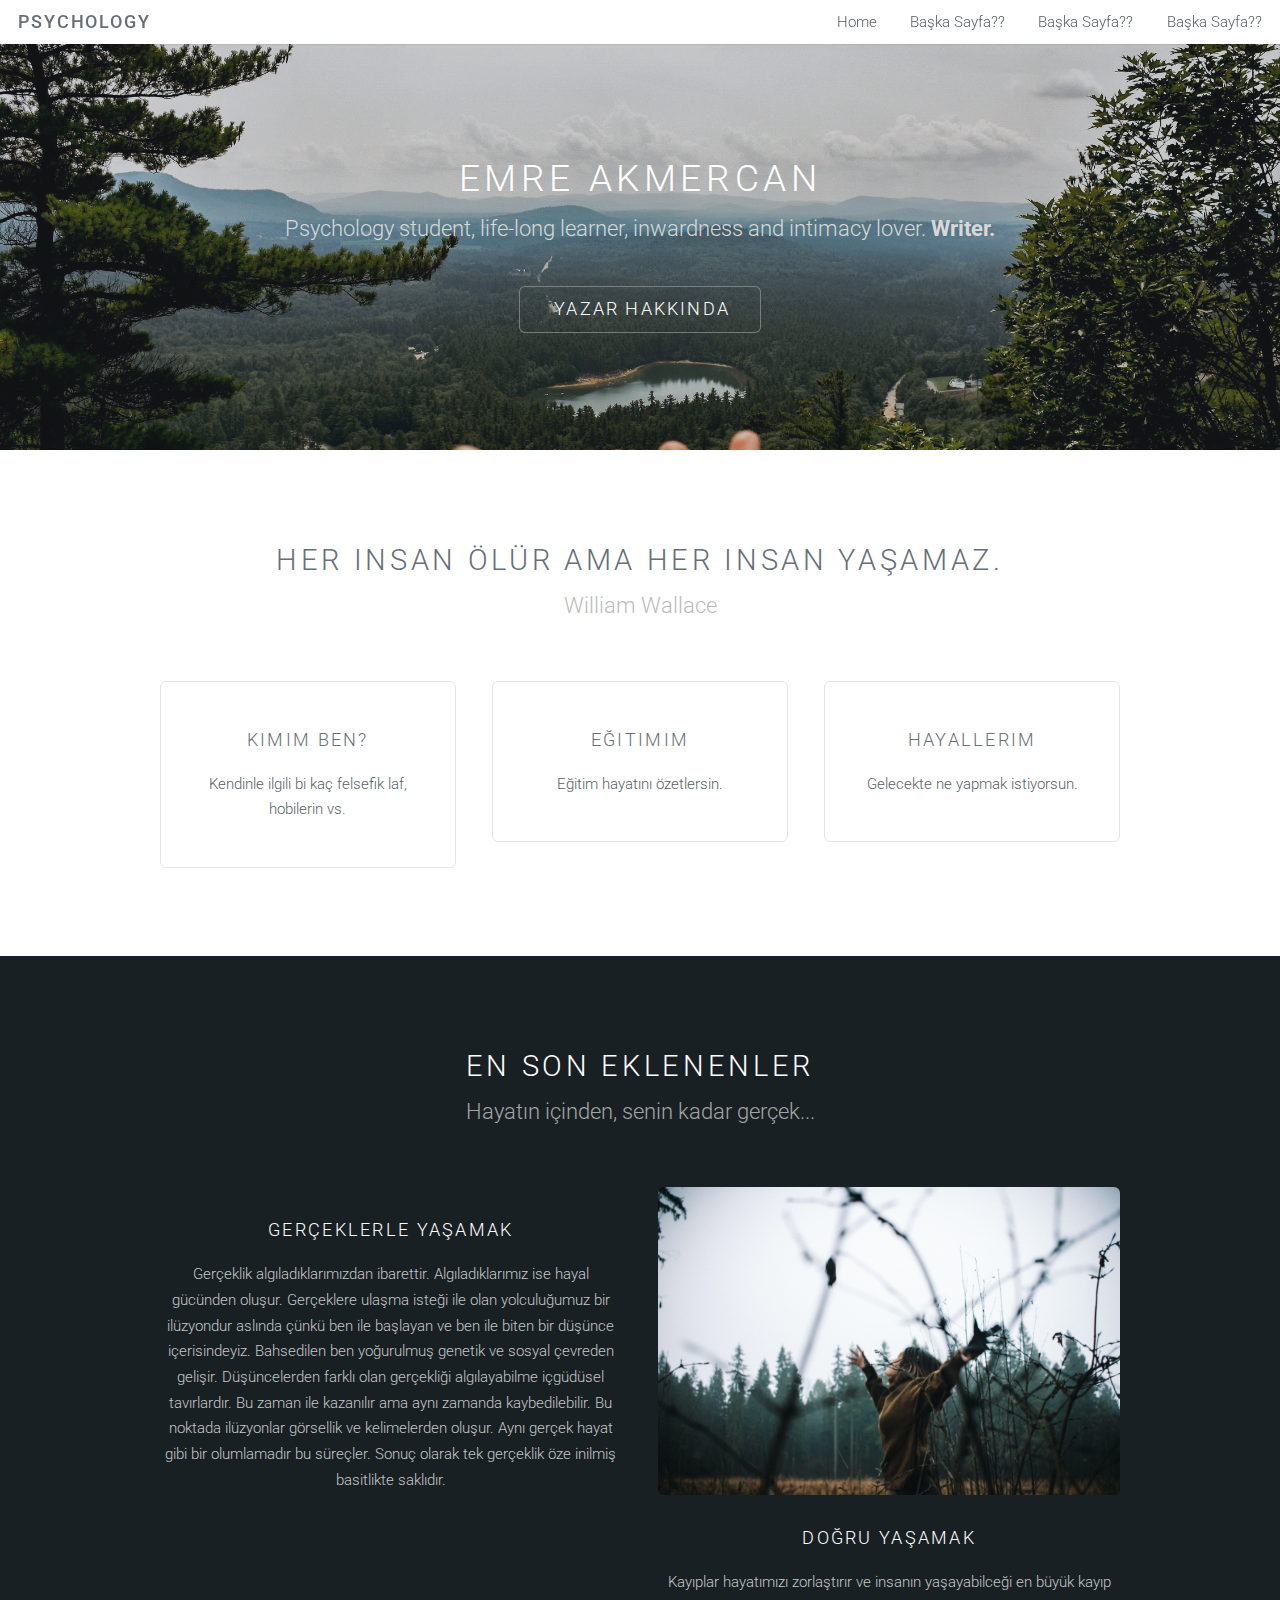
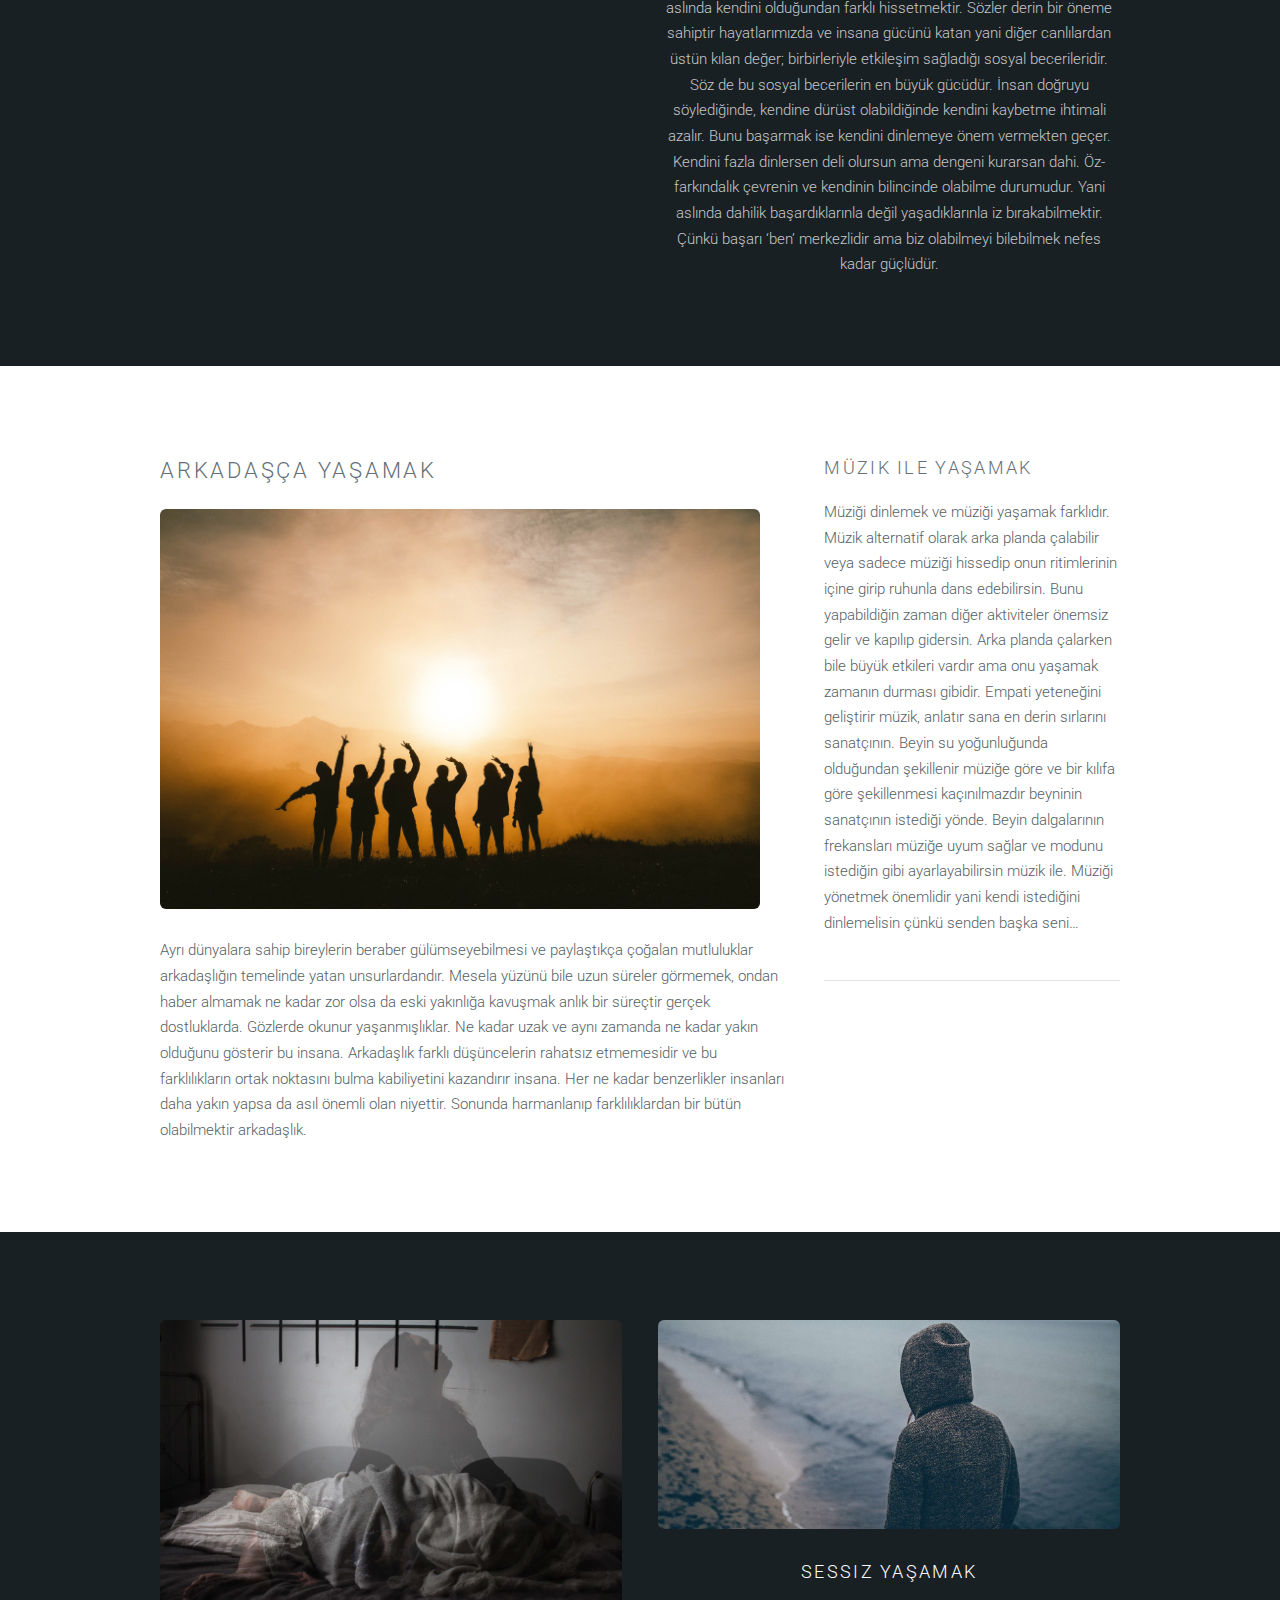
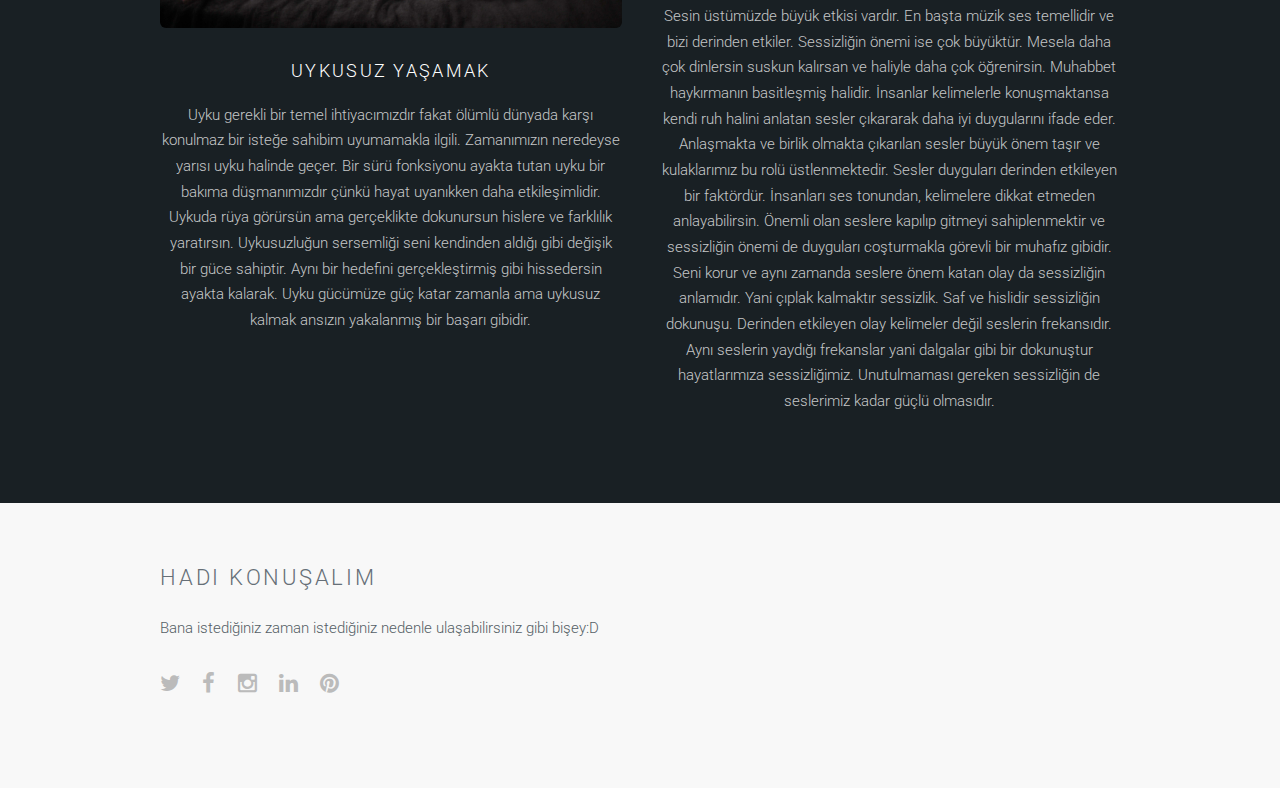
==== commit db76f926: "Update index.html" ====
--- a/index.html
+++ b/index.html
@@ -7,15 +7,19 @@
 		<meta name="description" content="" />
 		<meta name="keywords" content="" />
 		<!--[if lte IE 8]><script src="js/html5shiv.js"></script><![endif]-->
-		<script src="./js/jquery.min.js"></script>
-		<script src="./js/skel.min.js"></script>
-		<script src="./js/skel-layers.min.js"></script>
-		<script src="./js/init.js"></script>
+		<script src="js/jquery.min.js"></script>
+		<script src="js/skel.min.js"></script>
+		<script src="js/skel-layers.min.js"></script>
+		<script src="js/init.js"></script>
+		<script src="https://cdnjs.cloudflare.com/ajax/libs/clipboard.js/2.0.6/clipboard.min.js"></script>
 		<noscript>
 			<link rel="stylesheet" href="./css/skel.css" />
-			<link rel="stylesheet" href="./css/style.css" />
-			<link rel="stylesheet" href="./css/style-xlarge.css" />
+			<link rel="stylesheet" href="css/skel.css" />
+			<link rel="stylesheet" href="css/style.css" />
+			<link rel="stylesheet" href="css/style-xlarge.css" />
+			<link rel="stylesheet" href="https://cdnjs.cloudflare.com/ajax/libs/animate.css/4.0.0/animate.min.css" />
 		</noscript>
+		
 	</head>
 	<body id="top">
 
@@ -36,7 +40,7 @@
 			<section id="banner">
 				<div class="inner">
 					<h2>Emre Akmercan</h2>
-					<p>Psychology student, life-long learner, inwardness and intimacy lover. <span>Writer.</span></p>
+					<p>Psychology student, life-long learner, inwardness and intimacy lover. <span class='animate__animated animate__flip'>Writer.</span></p>
 					<ul class="actions">
 						
 						<li><a href="#elements" class="button big alt">Yazar Hakkında</a></li>
@@ -47,8 +51,8 @@
 		<!-- One -->
 			<section id="one" class="wrapper style1">
 				<header class="major" id='elements'>
-					<h2>HAYAT MOTTONU YAZ</h2>
-					<p>Sevdiğin bi söz yazalım?</p>
+					<h2>Her insan ölür ama her insan yaşamaz.</h2>
+					<p>           William Wallace</p>
 				</header>
 				<div class="container">
 					<div class="row">
--- a/css/style.css
+++ b/css/style.css
@@ -502,7 +502,11 @@
 	width: 100%;
 }
 
-#truth {}
+.animate__animated.animate__flip {
+	backface-visibility: visible;
+	font-weight: bold;
+	animation-name: flip;
+}
 
 #friend {
 	height: 400px;
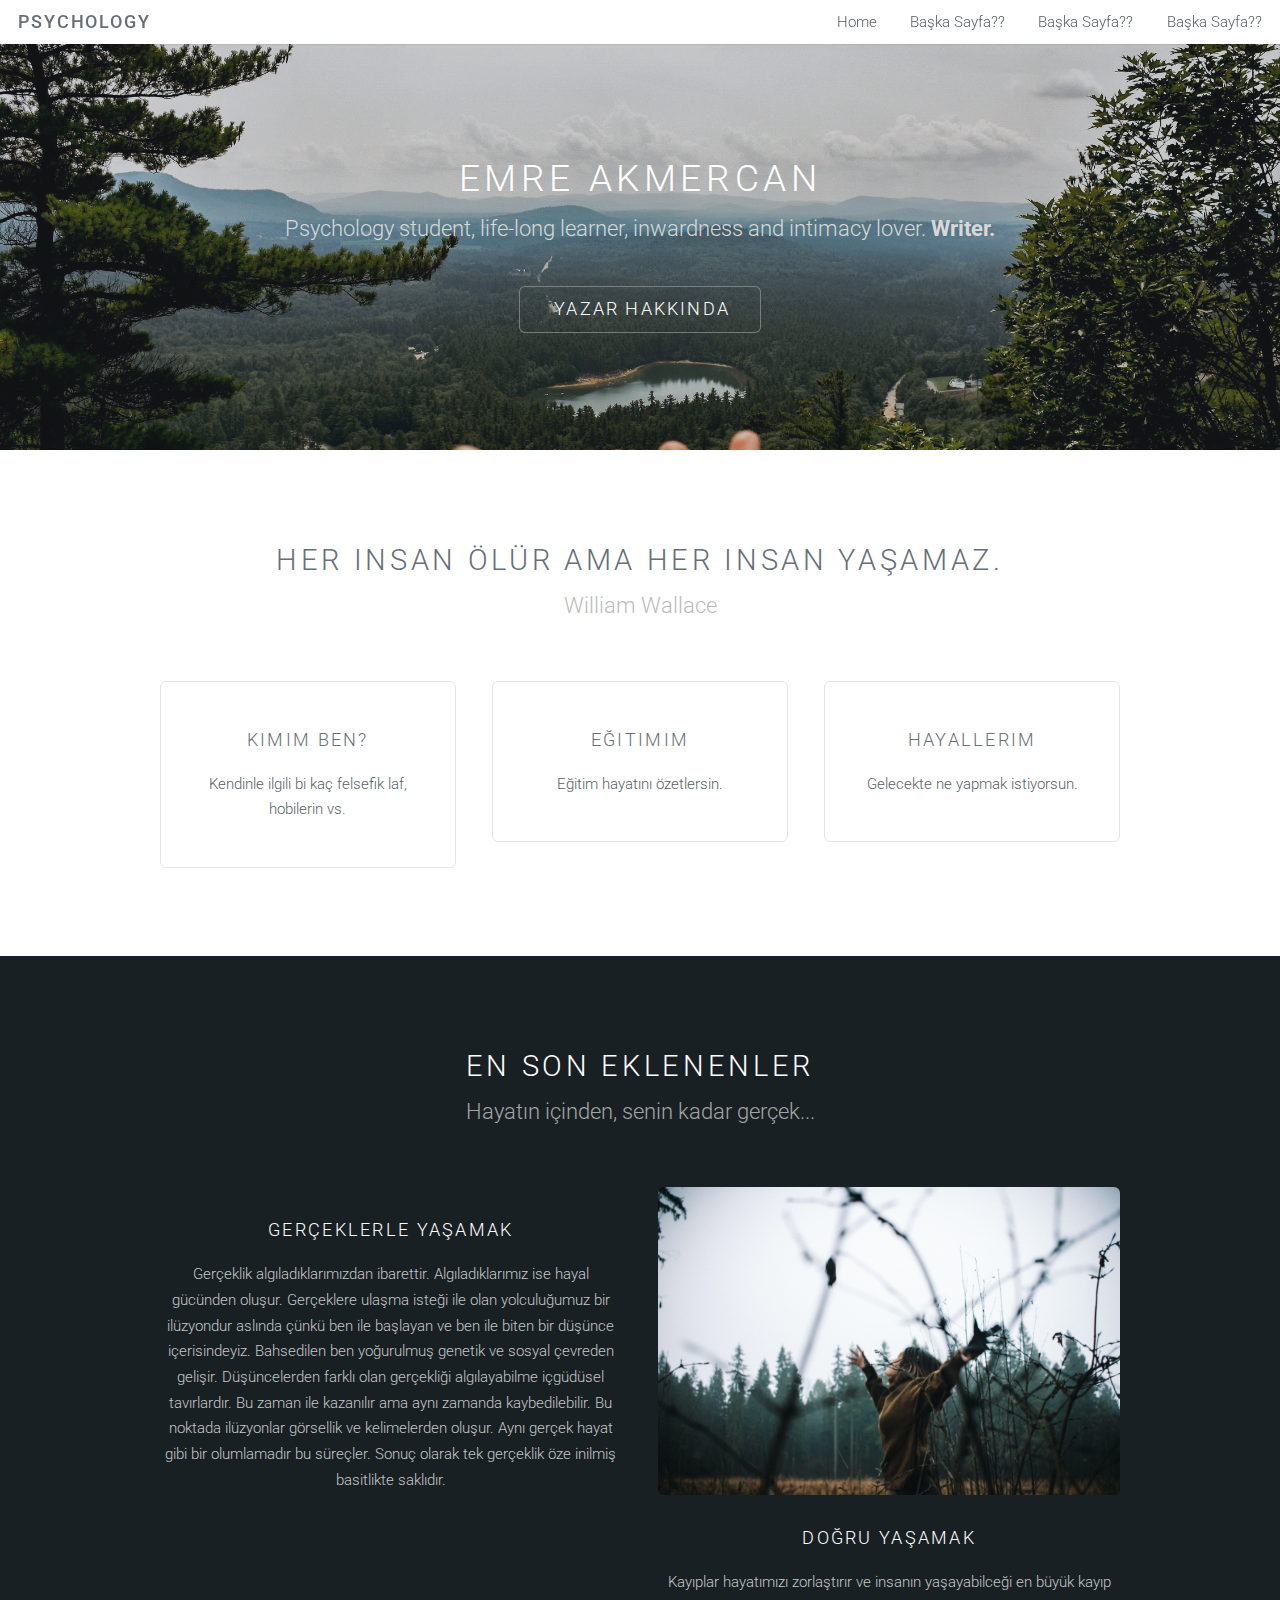
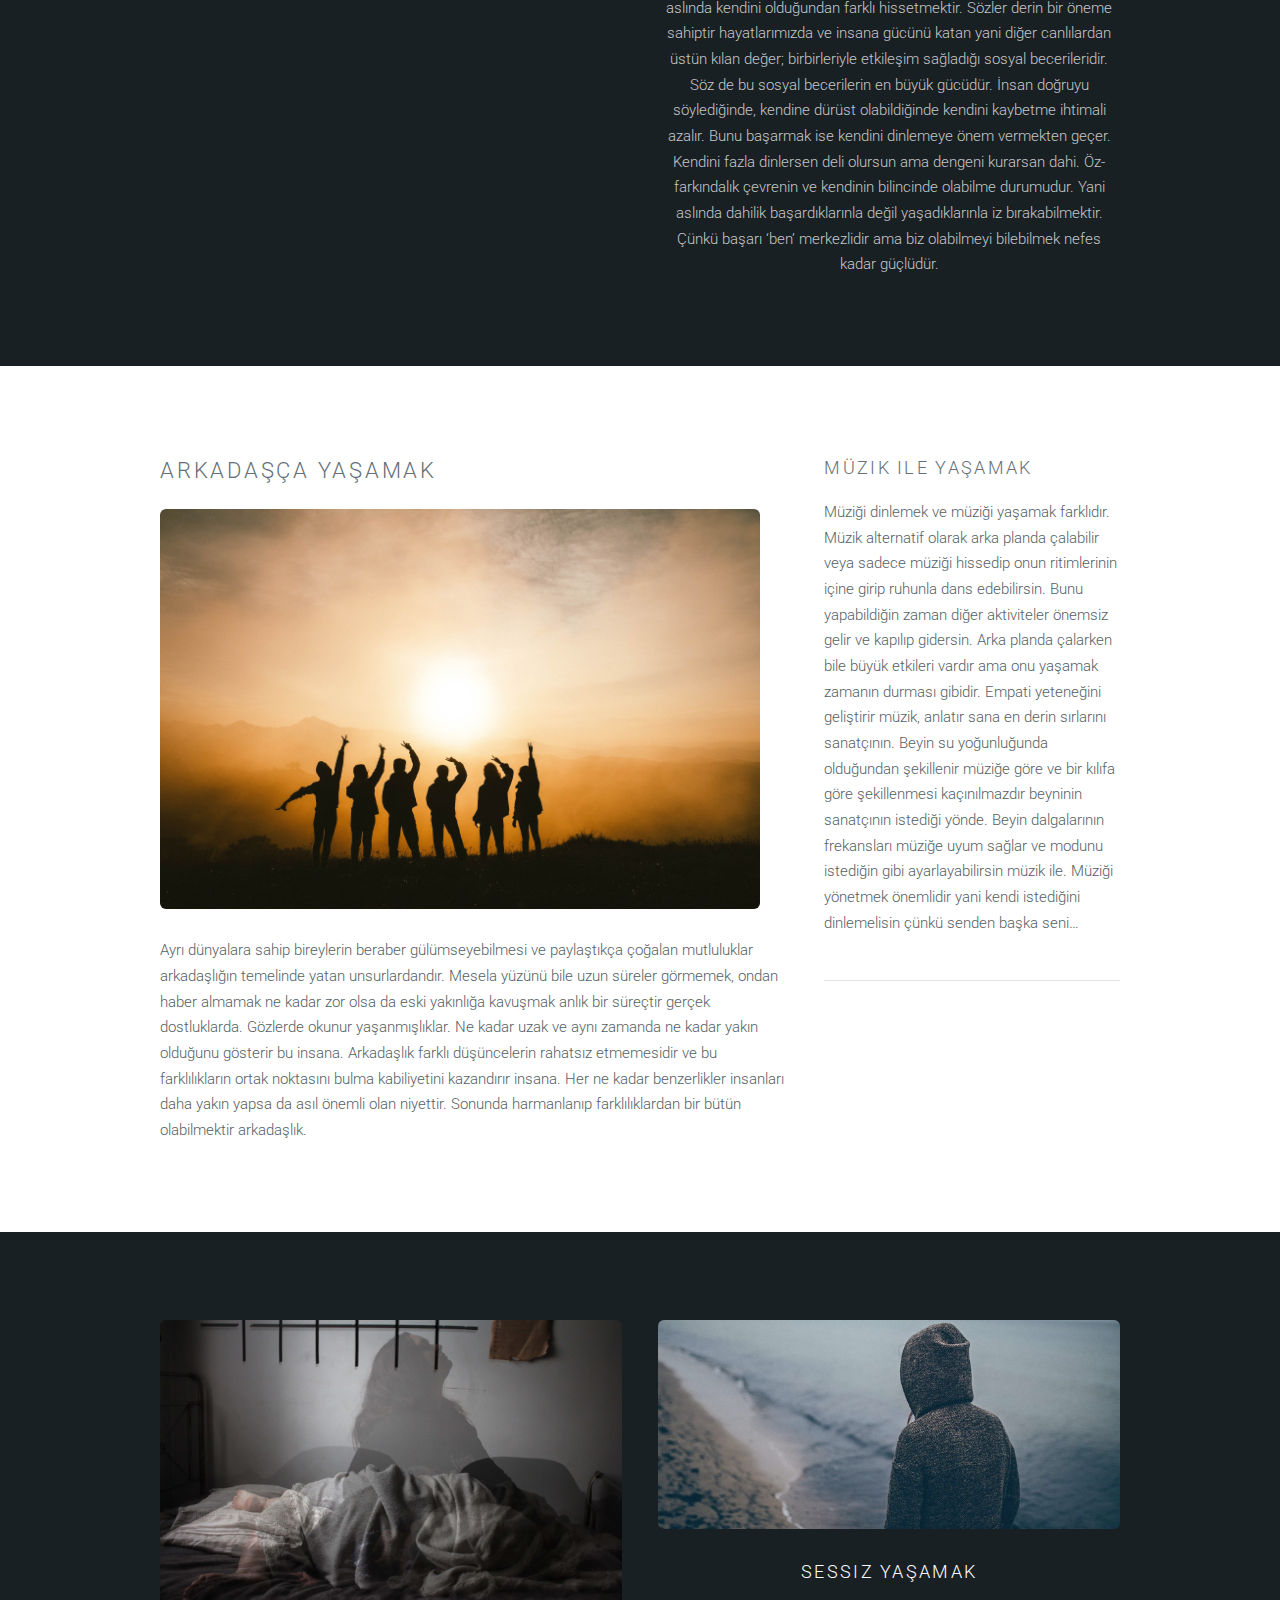
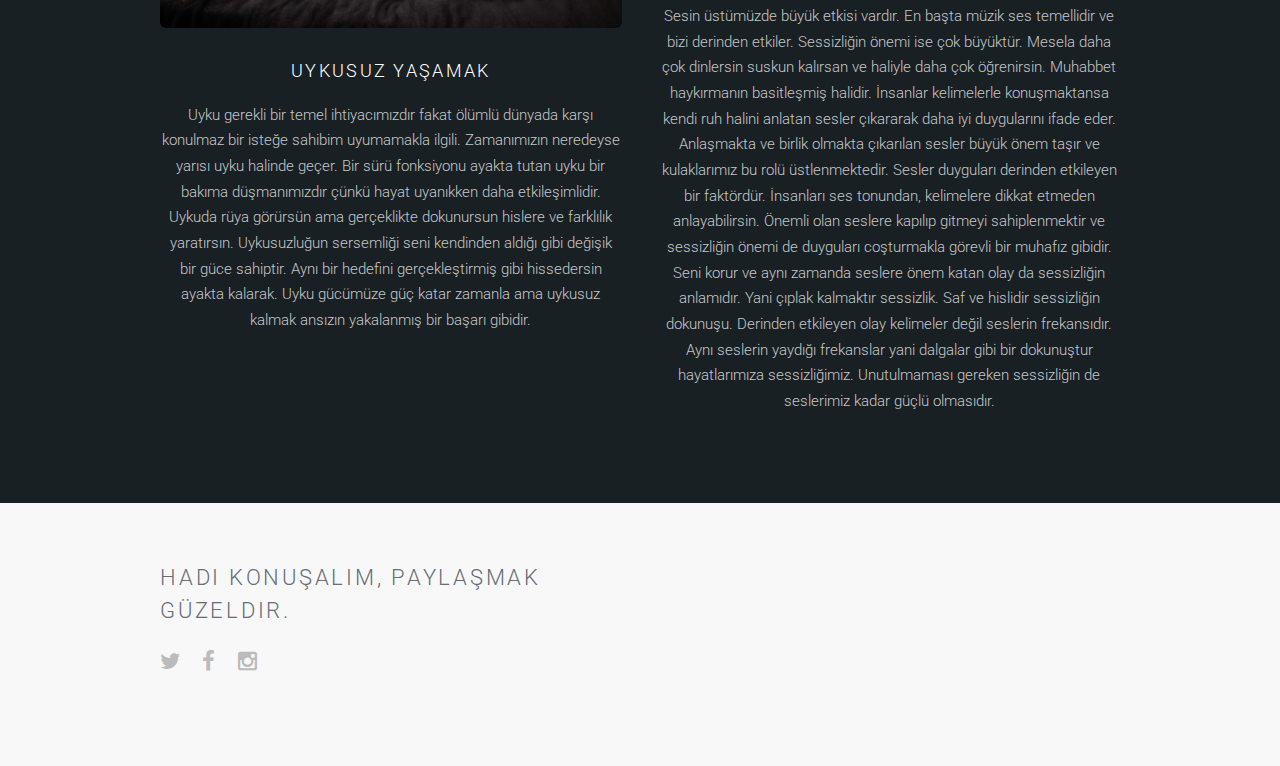
==== commit 8667541e: "Update index.html" ====
--- a/index.html
+++ b/index.html
@@ -158,14 +158,13 @@
 					<div class="row double">
 
 						<div class="6u">
-							<h2>Hadi konuşalım</h2>
-							<p>Bana istediğiniz zaman istediğiniz nedenle ulaşabilirsiniz gibi bişey:D </p>
+							<h2>Hadi konuşalım, paylaşmak güzeldir.</h2>
+		
 							<ul class="icons">
 								<li><a href="https://twitter.com/emreakmercan" class="icon fa-twitter"><span class="label">Twitter</span></a></li>
 								<li><a href="https://www.facebook.com/akmercanemre" class="icon fa-facebook"><span class="label">Facebook</span></a></li>
 								<li><a href="https://www.instagram.com/emreakmercan/" class="icon fa-instagram"><span class="label">Instagram</span></a></li>
-								<li><a href="#" class="icon fa-linkedin"><span class="label">LinkedIn</span></a></li>
-								<li><a href="#" class="icon fa-pinterest"><span class="label">Pinterest</span></a></li>
+			
 							</ul>
 						</div>
 					</div>
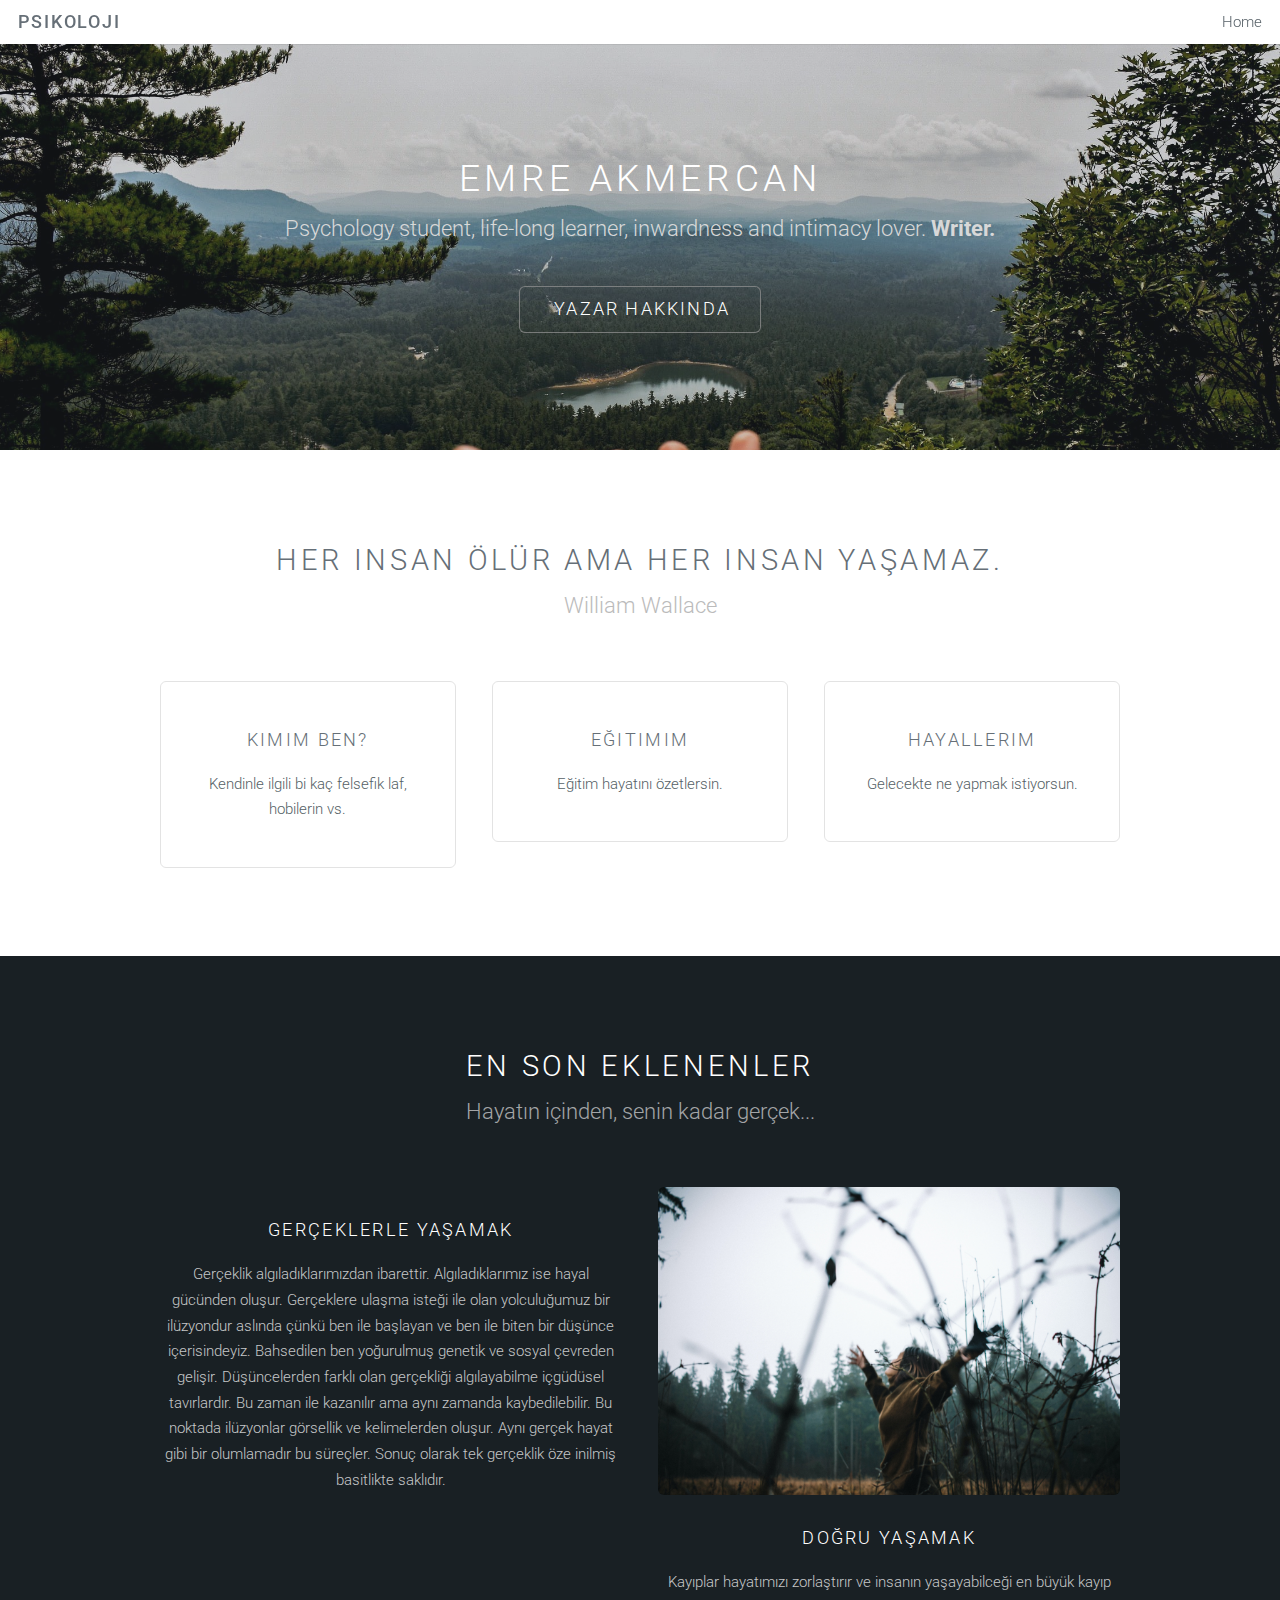
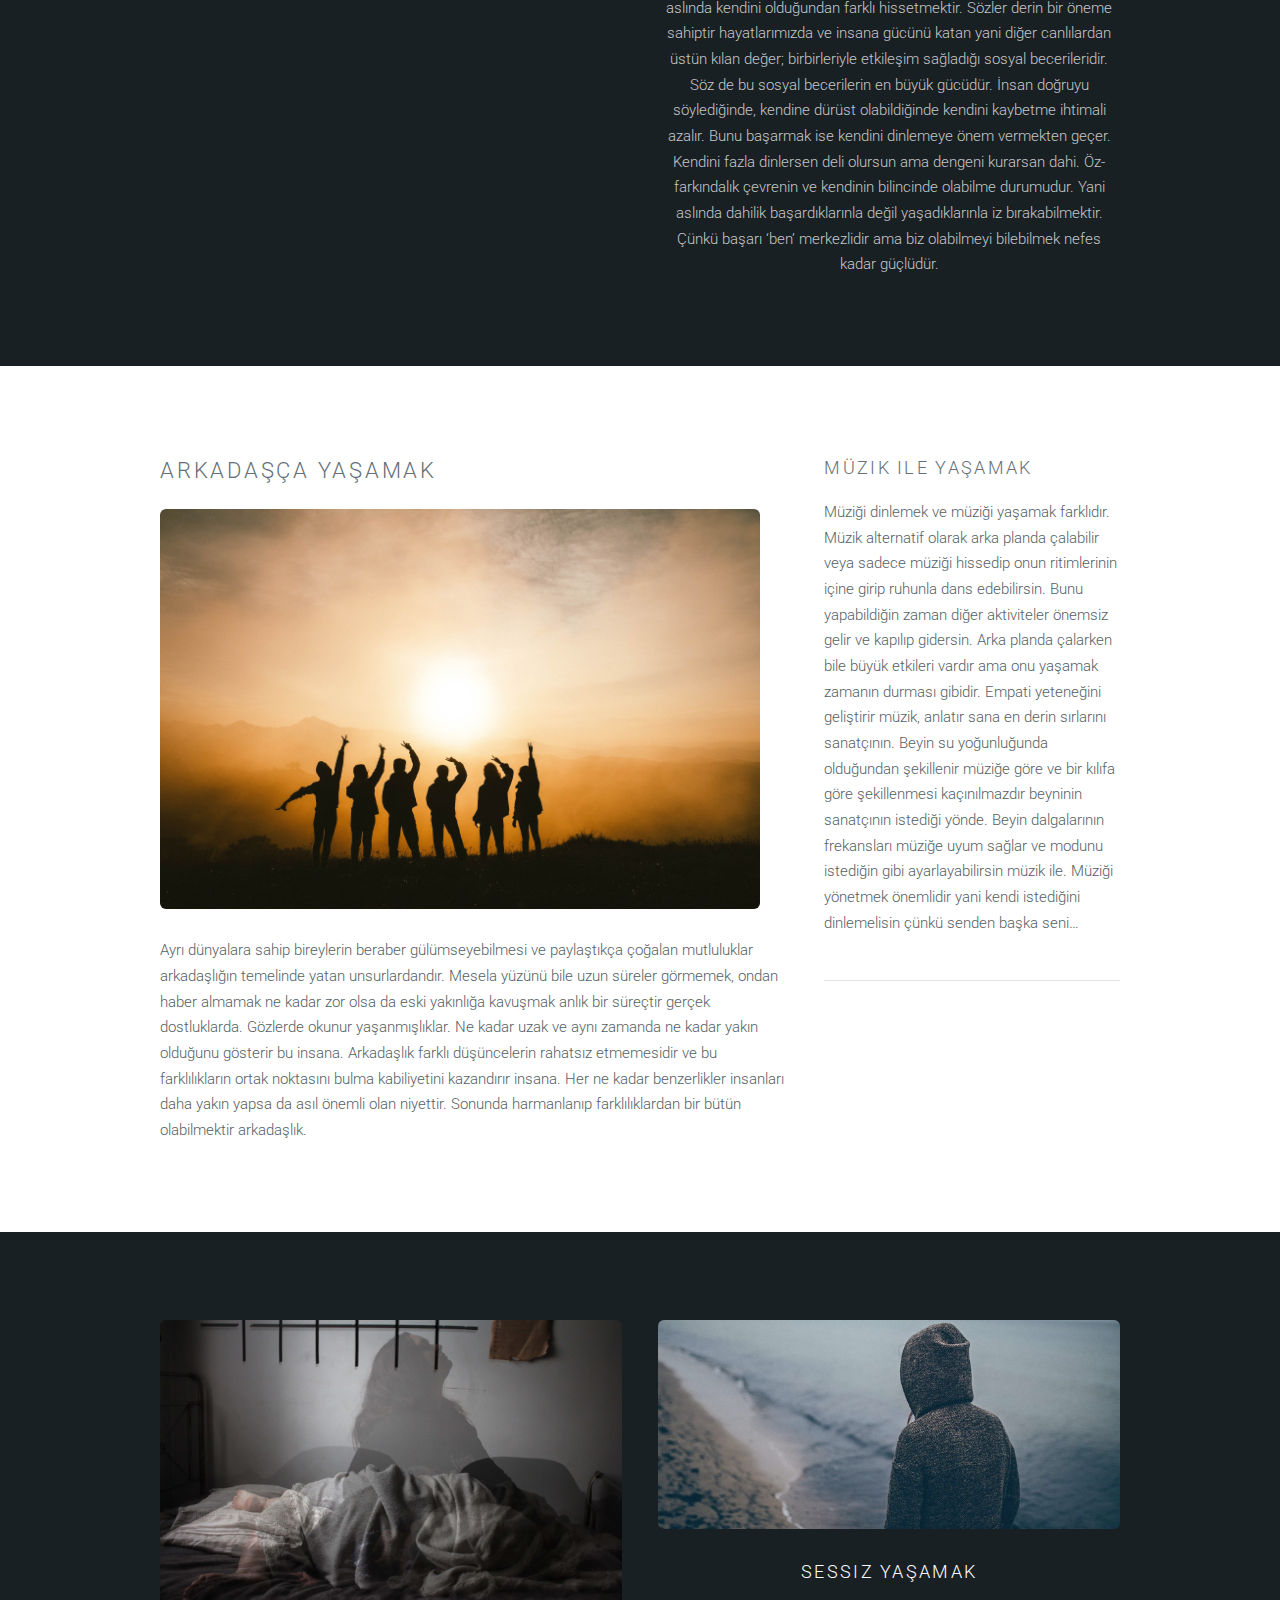
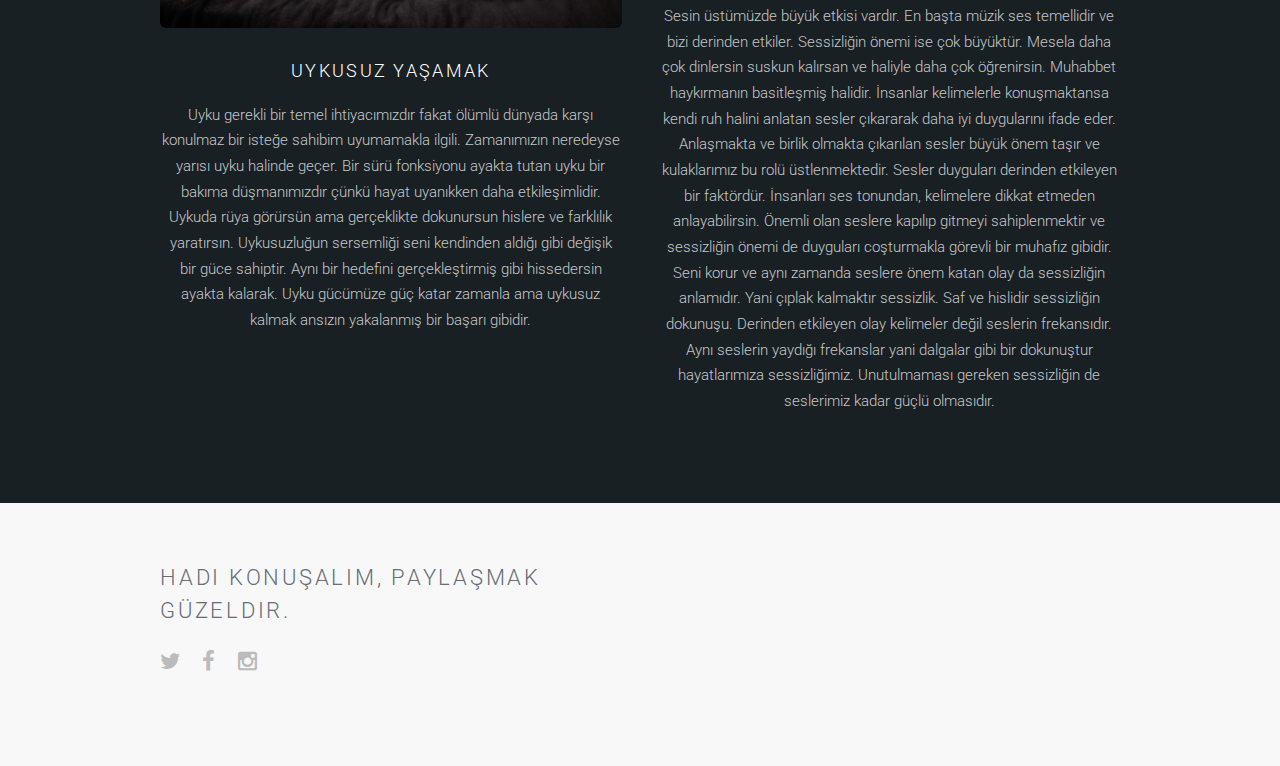
==== commit e0260fe4: "Update index.html" ====
--- a/index.html
+++ b/index.html
@@ -25,13 +25,22 @@
 
 		<!-- Header -->
 			<header id="header" class="skel-layers-fixed">
-				<h1><a href="#">Psychology</a></h1>
+				<h1><a href="#">Psikoloji</a></h1>
 				<nav id="nav">
 					<ul>
 						<li><a href="index.html">Home</a></li>
+					<!--
 						<li><a href="#">Başka Sayfa??</a></li>
+					-->	
+
+					<!--
 						<li><a href="#">Başka Sayfa??</a></li>
-						<li><a href="#">Başka Sayfa??</a></li>
+					-->
+						
+					<!--
+<li><a href="#">Başka Sayfa??</a></li>
+					-->
+						
 					</ul>
 				</nav>
 			</header>
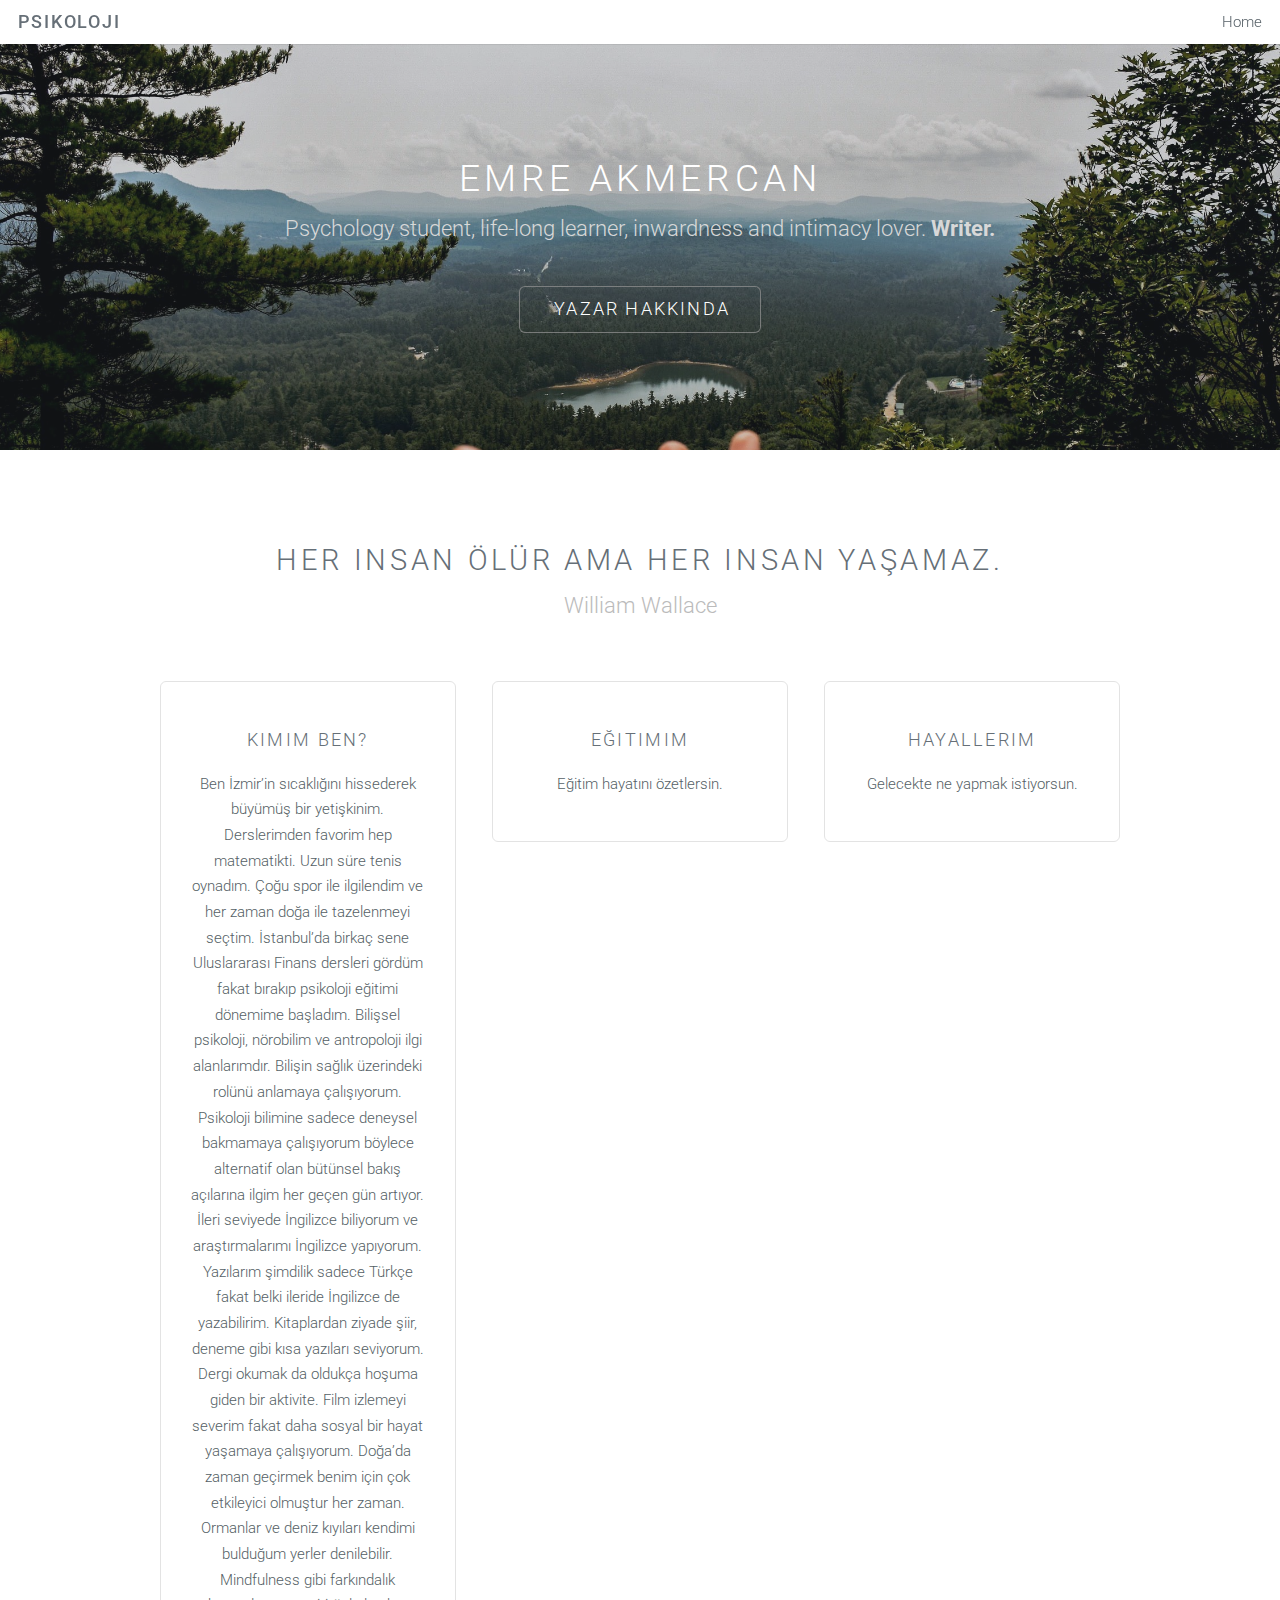
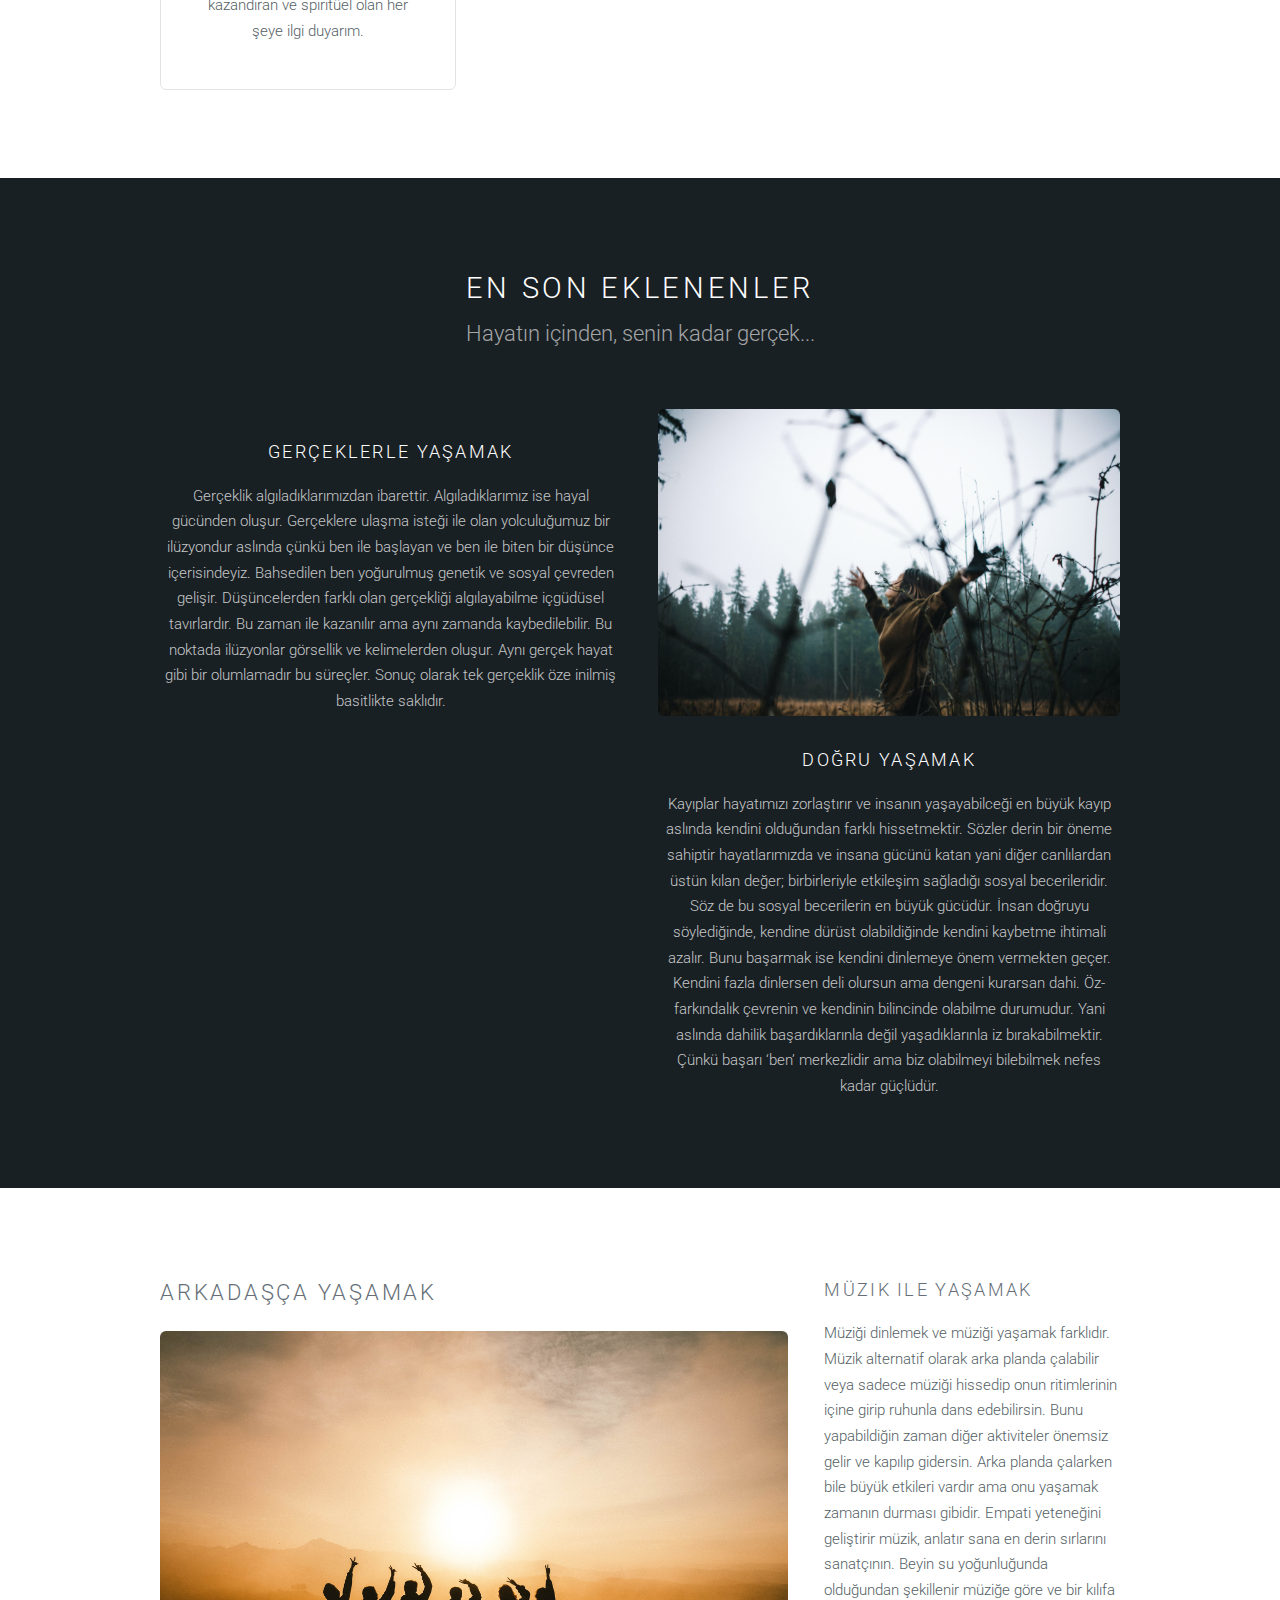
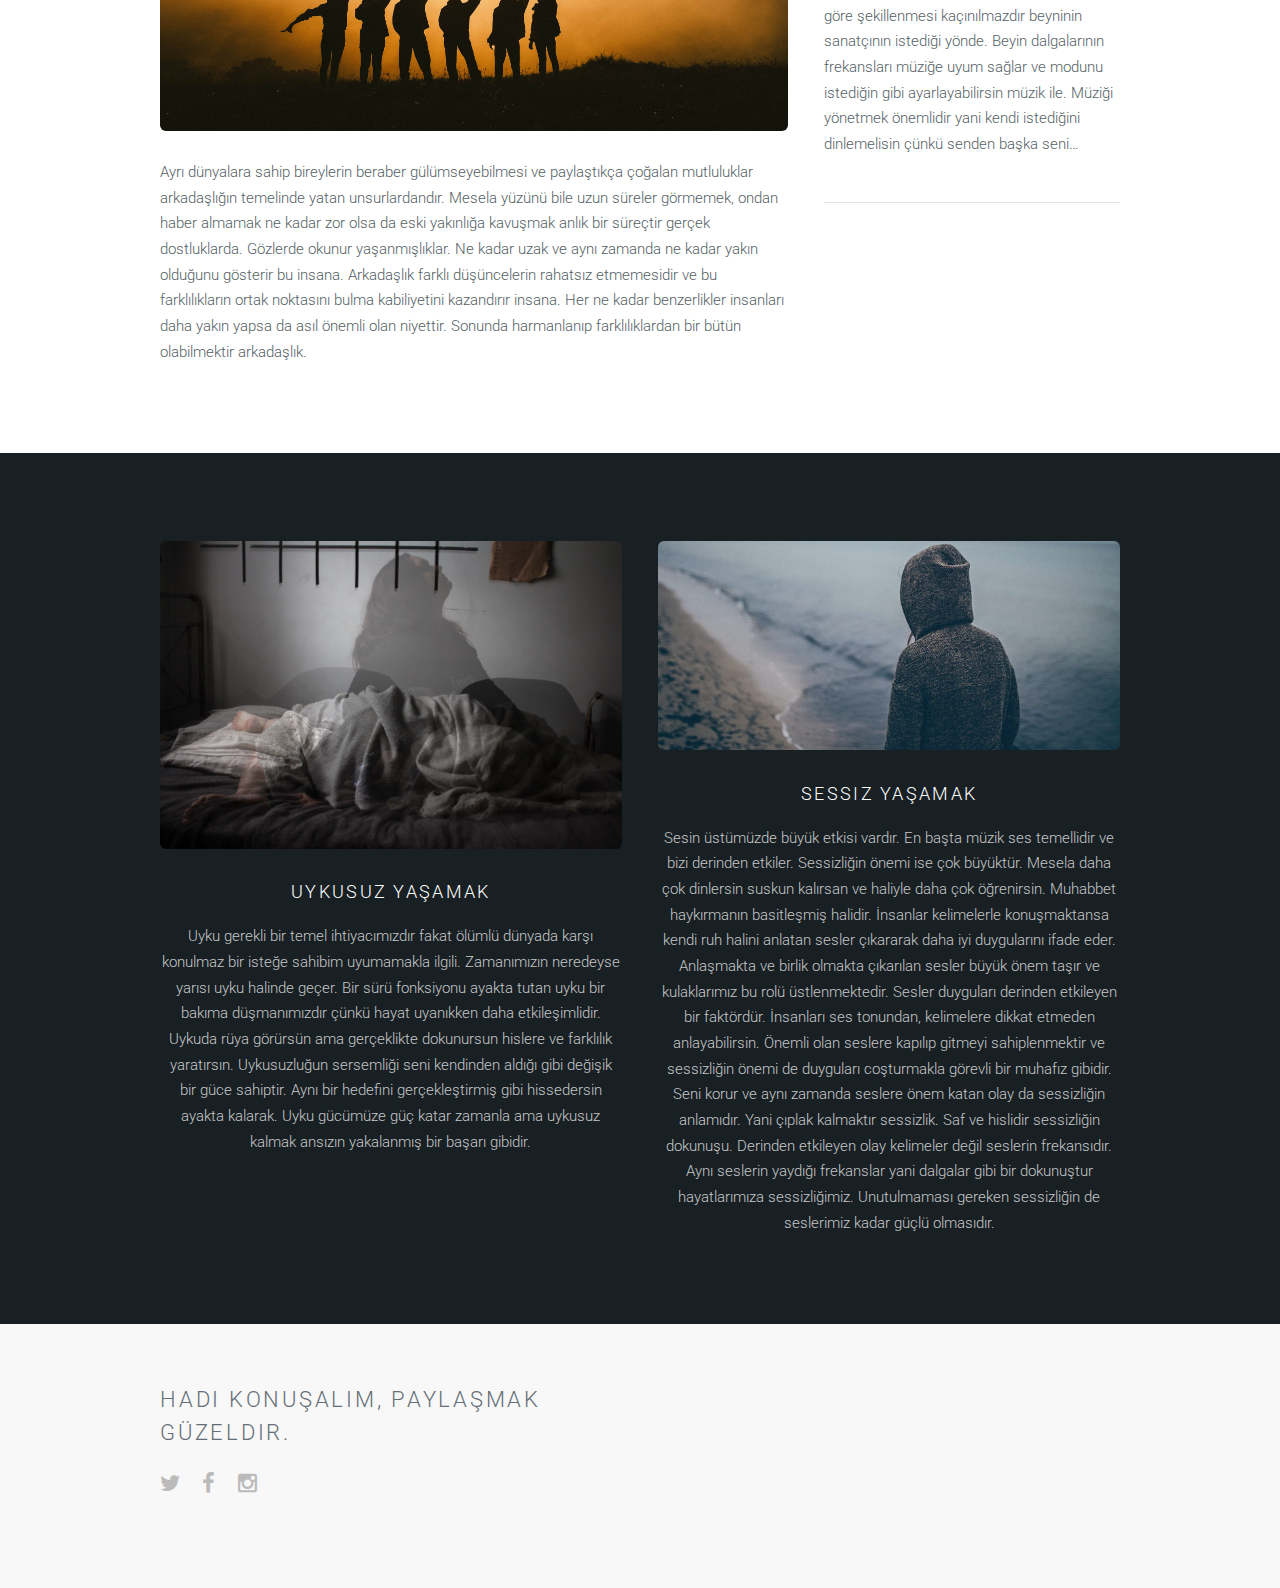
==== commit 8ce3d574: "Update index.html" ====
--- a/index.html
+++ b/index.html
@@ -68,7 +68,7 @@
 						<div class="4u">
 							<section class="special box">
 								<h3>Kimim ben?</h3>
-								<p>Kendinle ilgili bi kaç felsefik laf, hobilerin vs.</p>
+								<p>Ben İzmir’in sıcaklığını hissederek büyümüş bir yetişkinim. Derslerimden favorim hep matematikti. Uzun süre tenis oynadım. Çoğu spor ile ilgilendim ve her zaman doğa ile tazelenmeyi seçtim. İstanbul’da birkaç sene Uluslararası Finans dersleri gördüm fakat bırakıp psikoloji eğitimi dönemime başladım. Bilişsel psikoloji, nörobilim ve antropoloji ilgi alanlarımdır. Bilişin sağlık üzerindeki rolünü anlamaya çalışıyorum. Psikoloji bilimine sadece deneysel bakmamaya çalışıyorum böylece alternatif olan bütünsel bakış açılarına ilgim her geçen gün artıyor. İleri seviyede İngilizce biliyorum ve araştırmalarımı İngilizce yapıyorum. Yazılarım şimdilik sadece Türkçe fakat belki ileride İngilizce de yazabilirim. Kitaplardan ziyade şiir, deneme gibi kısa yazıları seviyorum. Dergi okumak da oldukça hoşuma giden bir aktivite. Film izlemeyi severim fakat daha sosyal bir hayat yaşamaya çalışıyorum. Doğa’da zaman geçirmek benim için çok etkileyici olmuştur her zaman. Ormanlar ve deniz kıyıları kendimi bulduğum yerler denilebilir. Mindfulness gibi farkındalık kazandıran ve spiritüel olan her şeye ilgi duyarım.</p>
 							</section>
 						</div>
 						<div class="4u">
--- a/css/style.css
+++ b/css/style.css
@@ -2,13 +2,6 @@
 @import url(font-awesome.min.css);
 @import url("http://fonts.googleapis.com/css?family=Roboto:500,300");
 
-/*
-	Ion by TEMPLATED
-	templated.co @templatedco
-	Released for free under the Creative Commons Attribution 3.0 license (templated.co/license)
-*/
-
-/* Basic */
 
 body {
 	background: #fff;
@@ -510,7 +503,7 @@
 
 #friend {
 	height: 400px;
-	width: auto;
+
 }
 
 /* List */
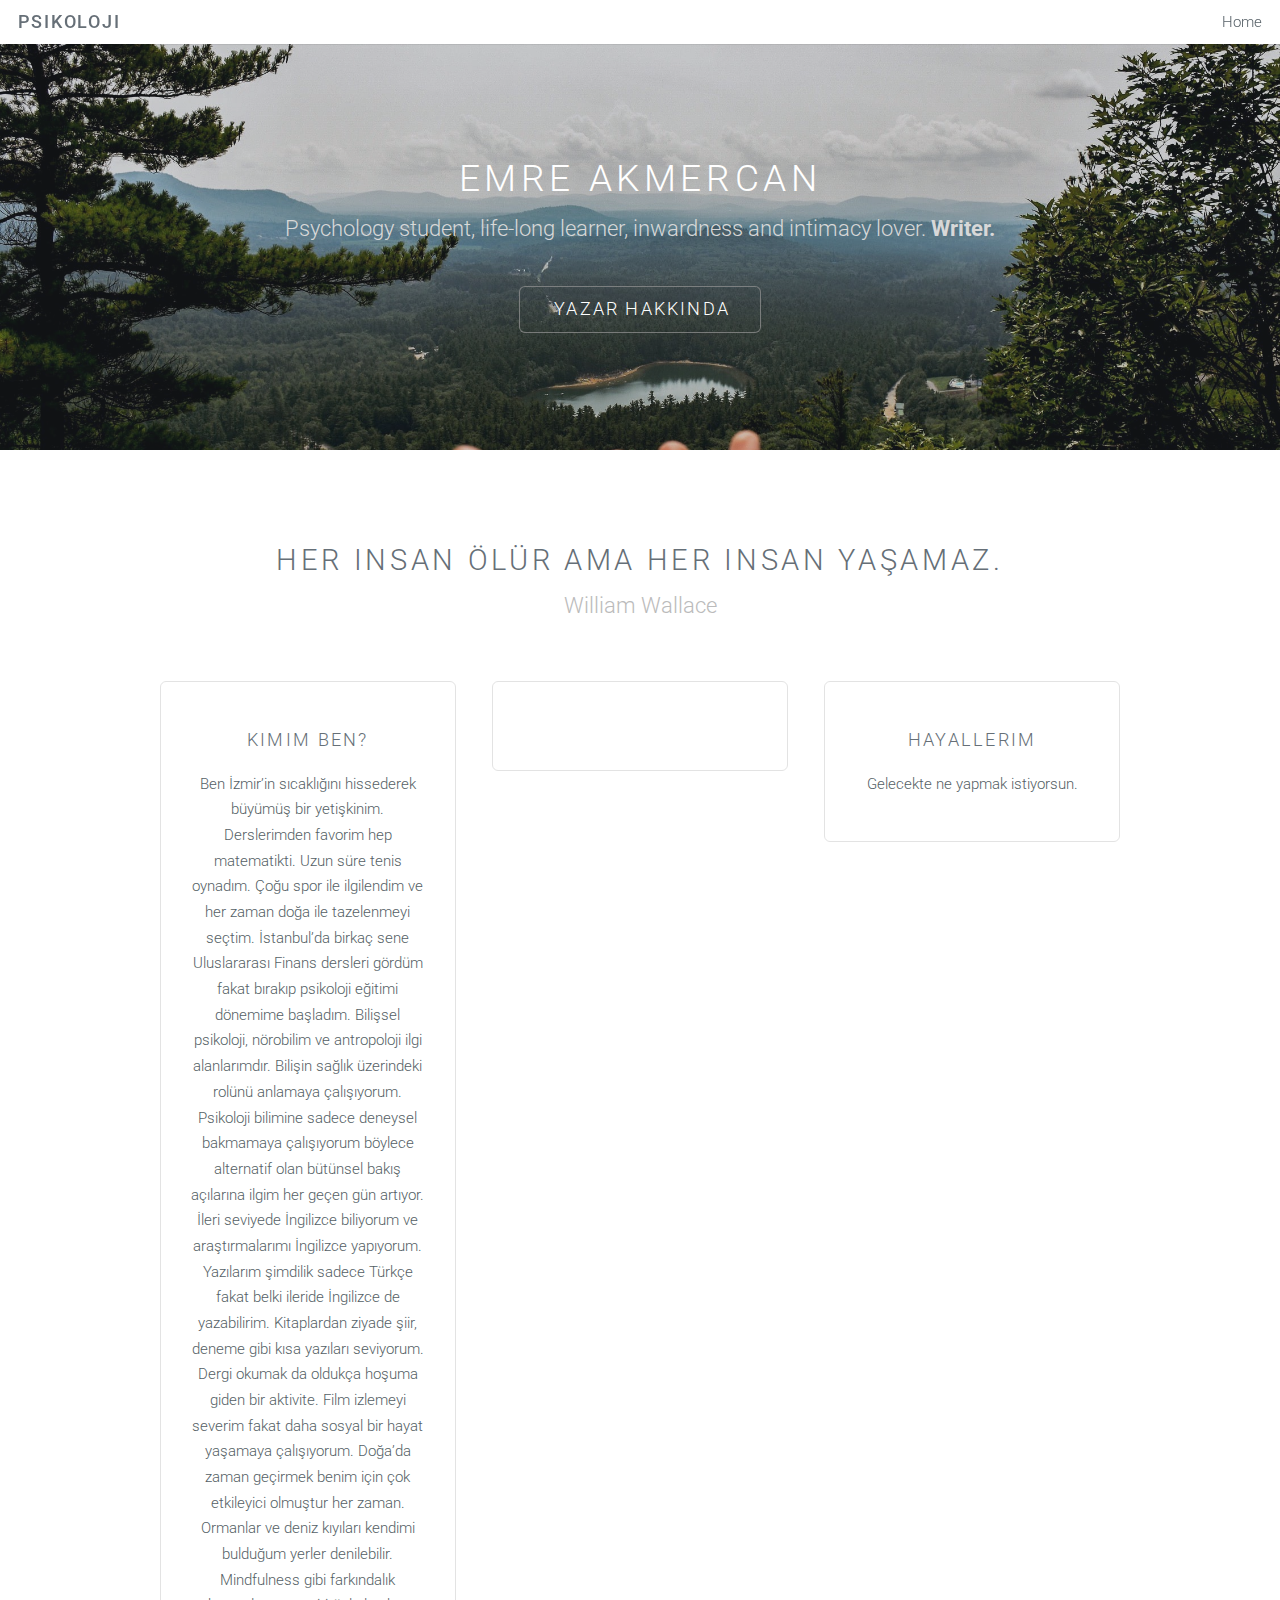
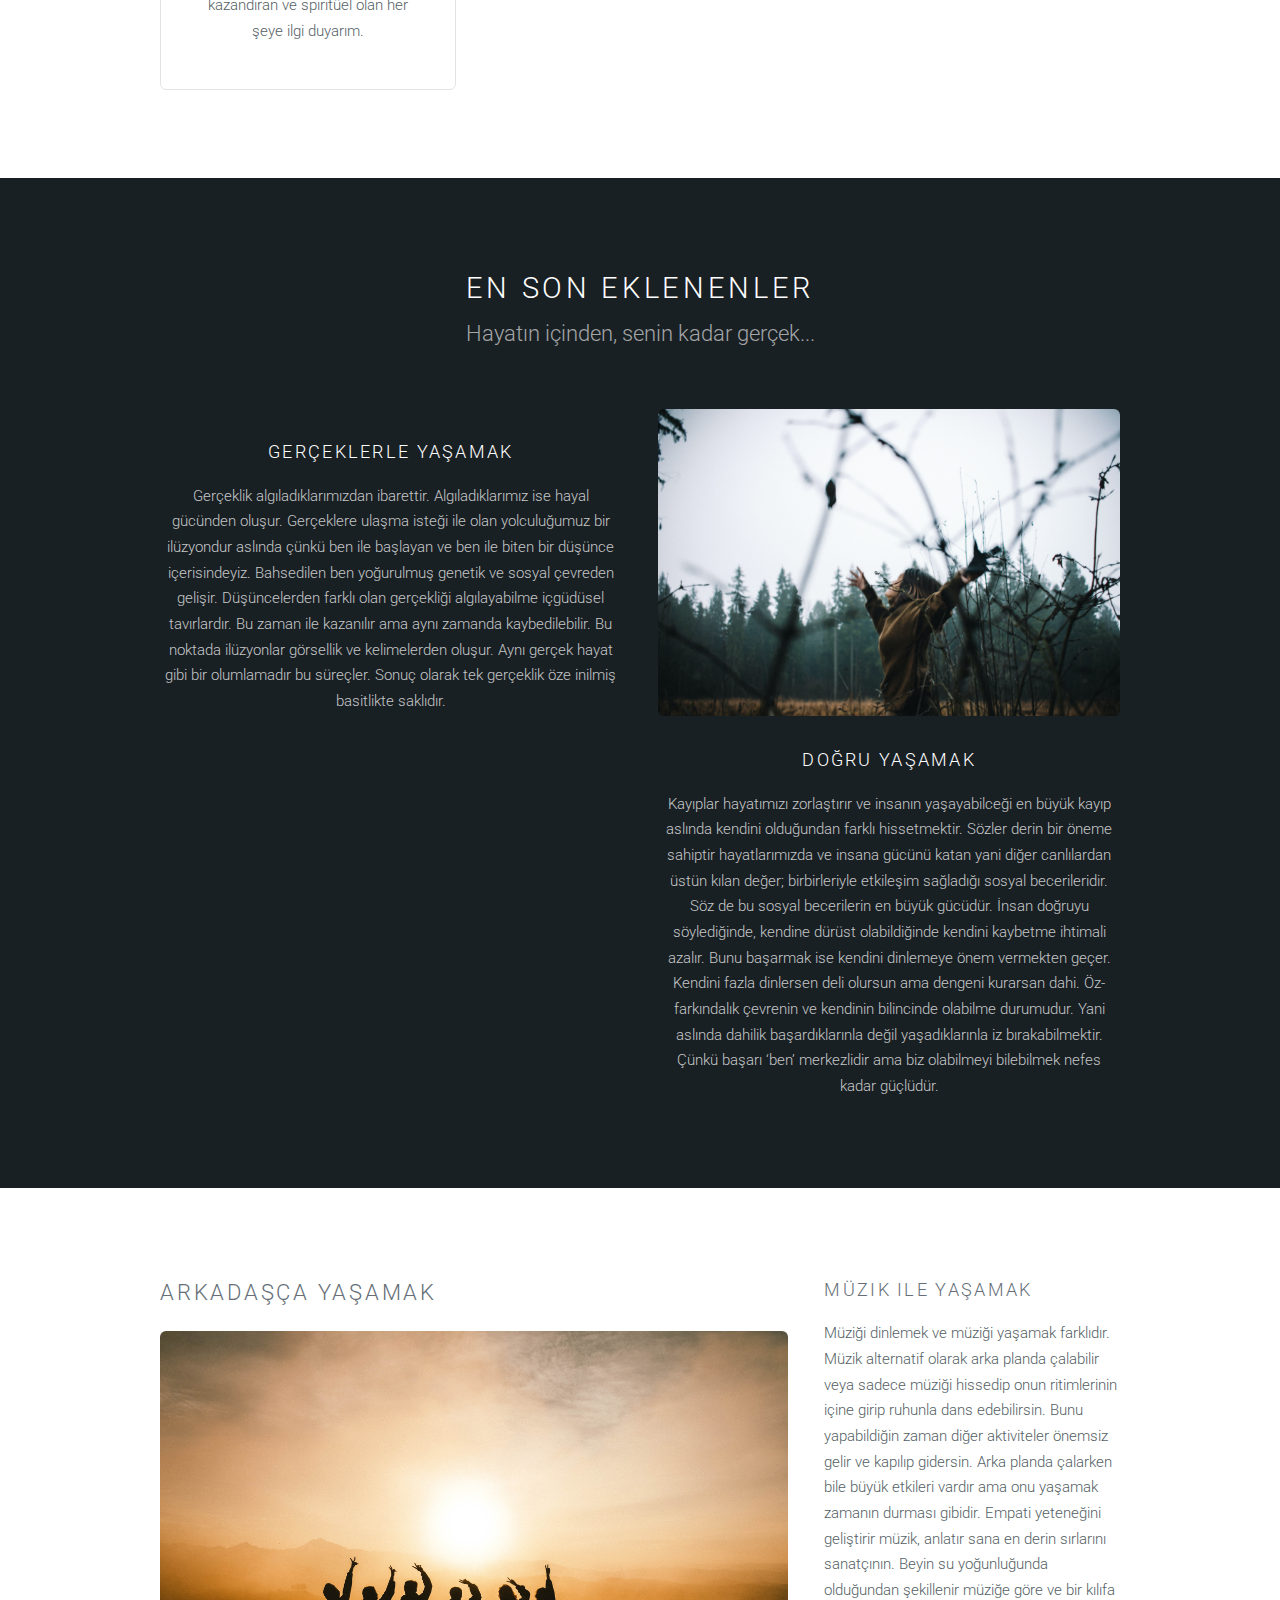
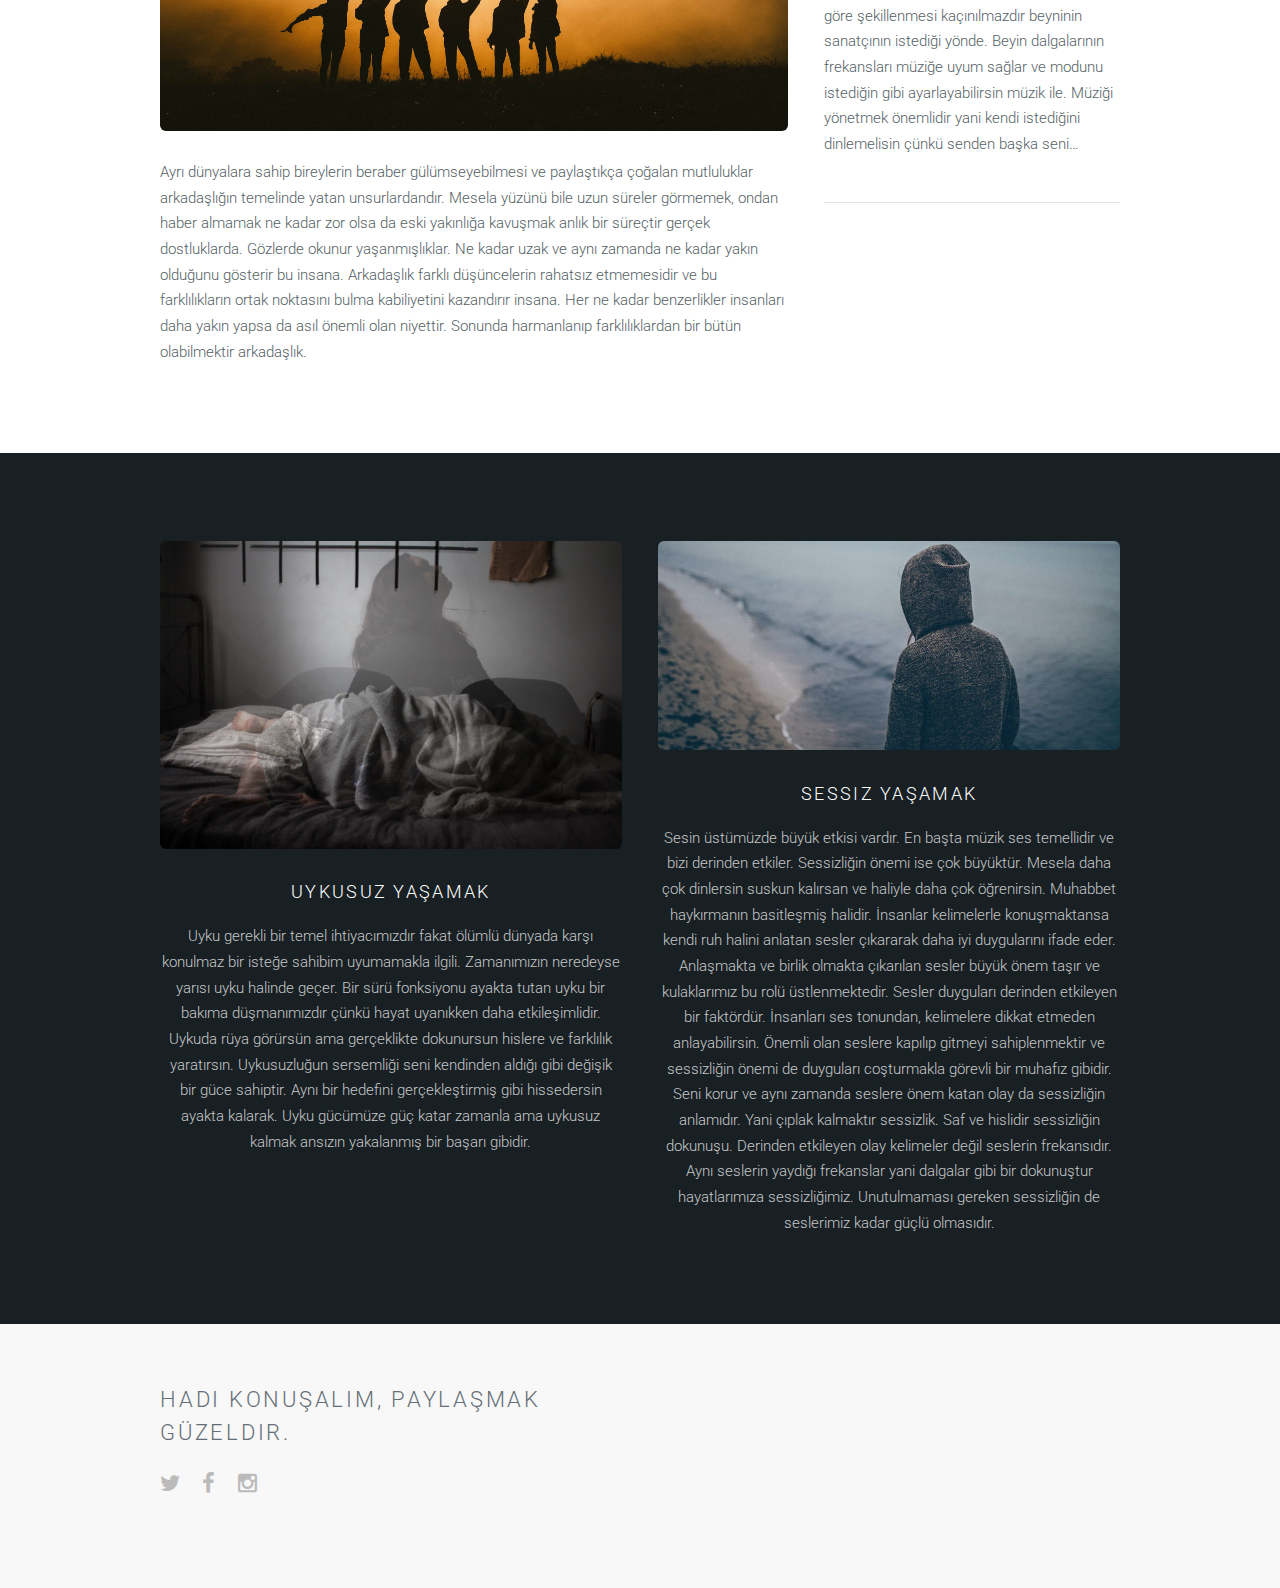
==== commit 2e2ceb0c: "Update index.html" ====
--- a/index.html
+++ b/index.html
@@ -74,8 +74,8 @@
 						<div class="4u">
 							<section class="special box">
 				
-								<h3>Eğitimim</h3>
-								<p>Eğitim hayatını özetlersin.</p>
+								<!--<h3>Eğitimim</h3>-->
+								<!--<p>Eğitim hayatını özetlersin.</p>-->
 							</section>
 						</div>
 						<div class="4u">
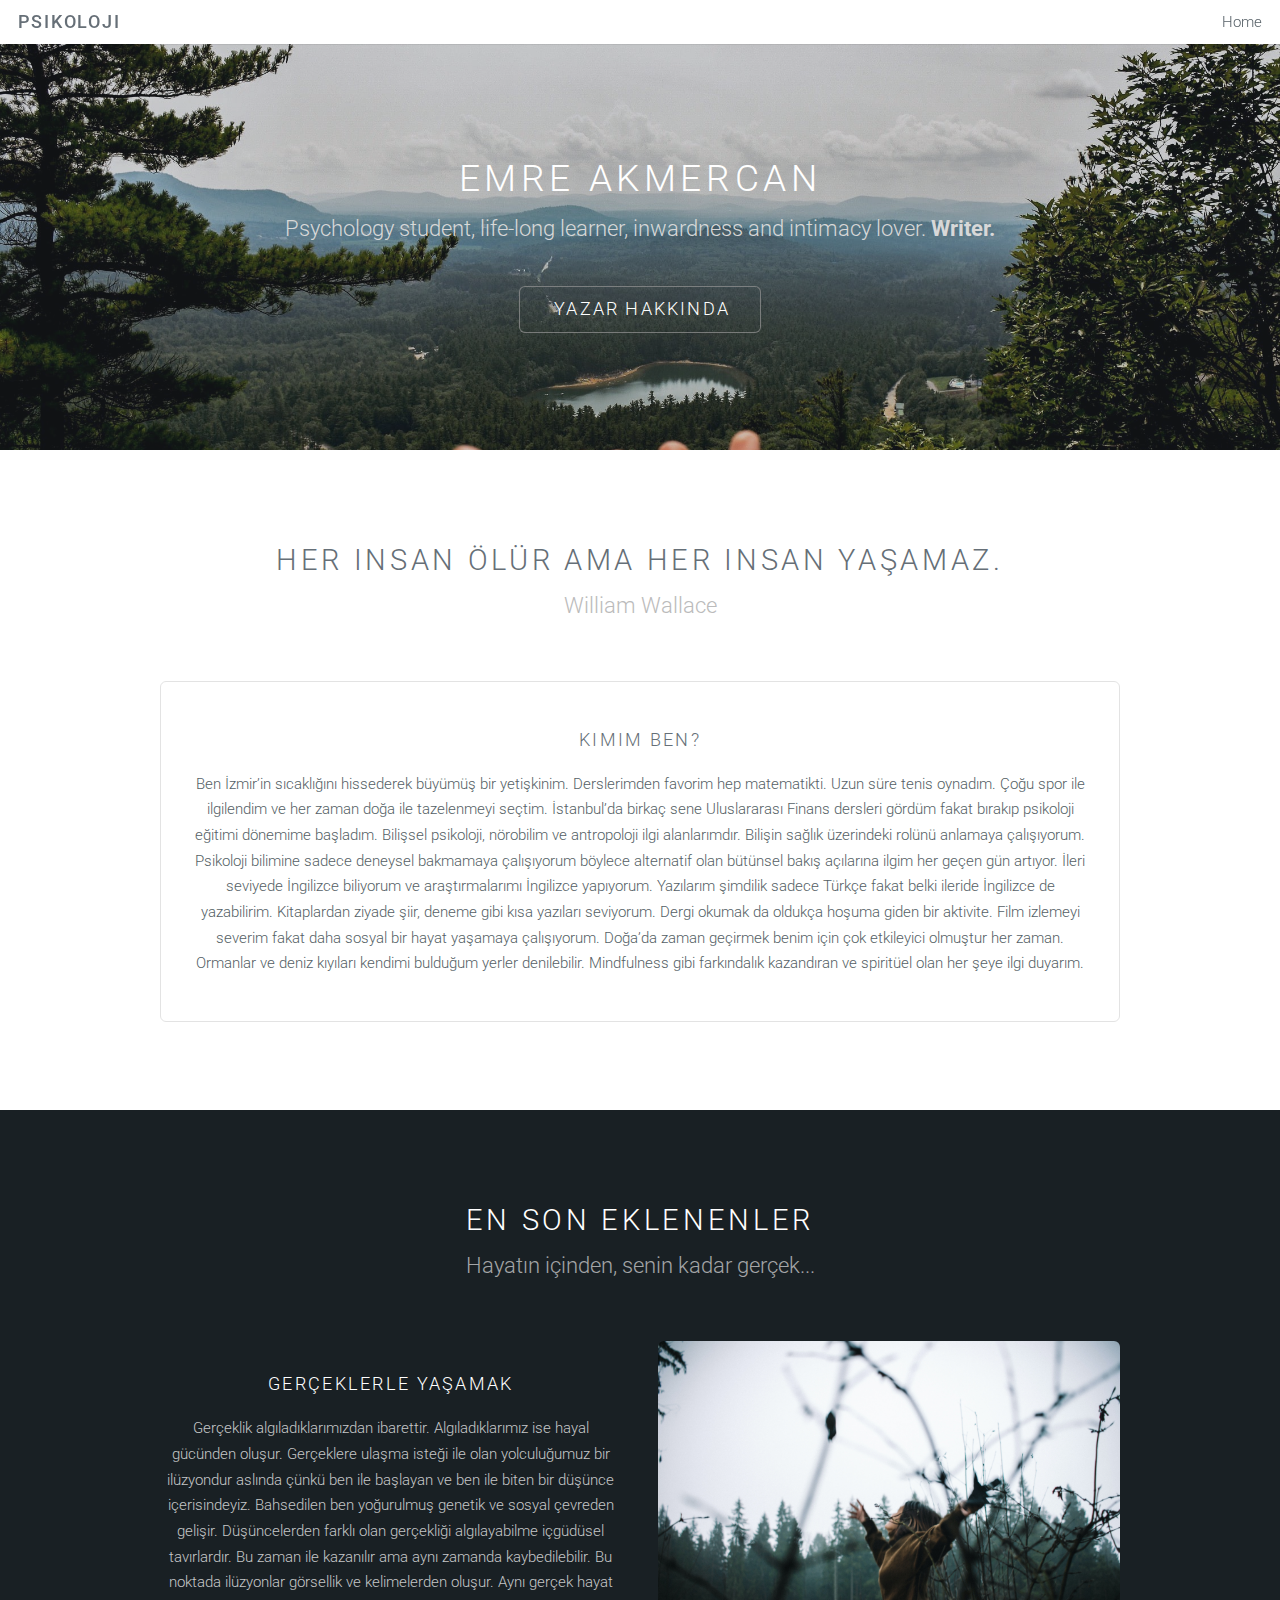
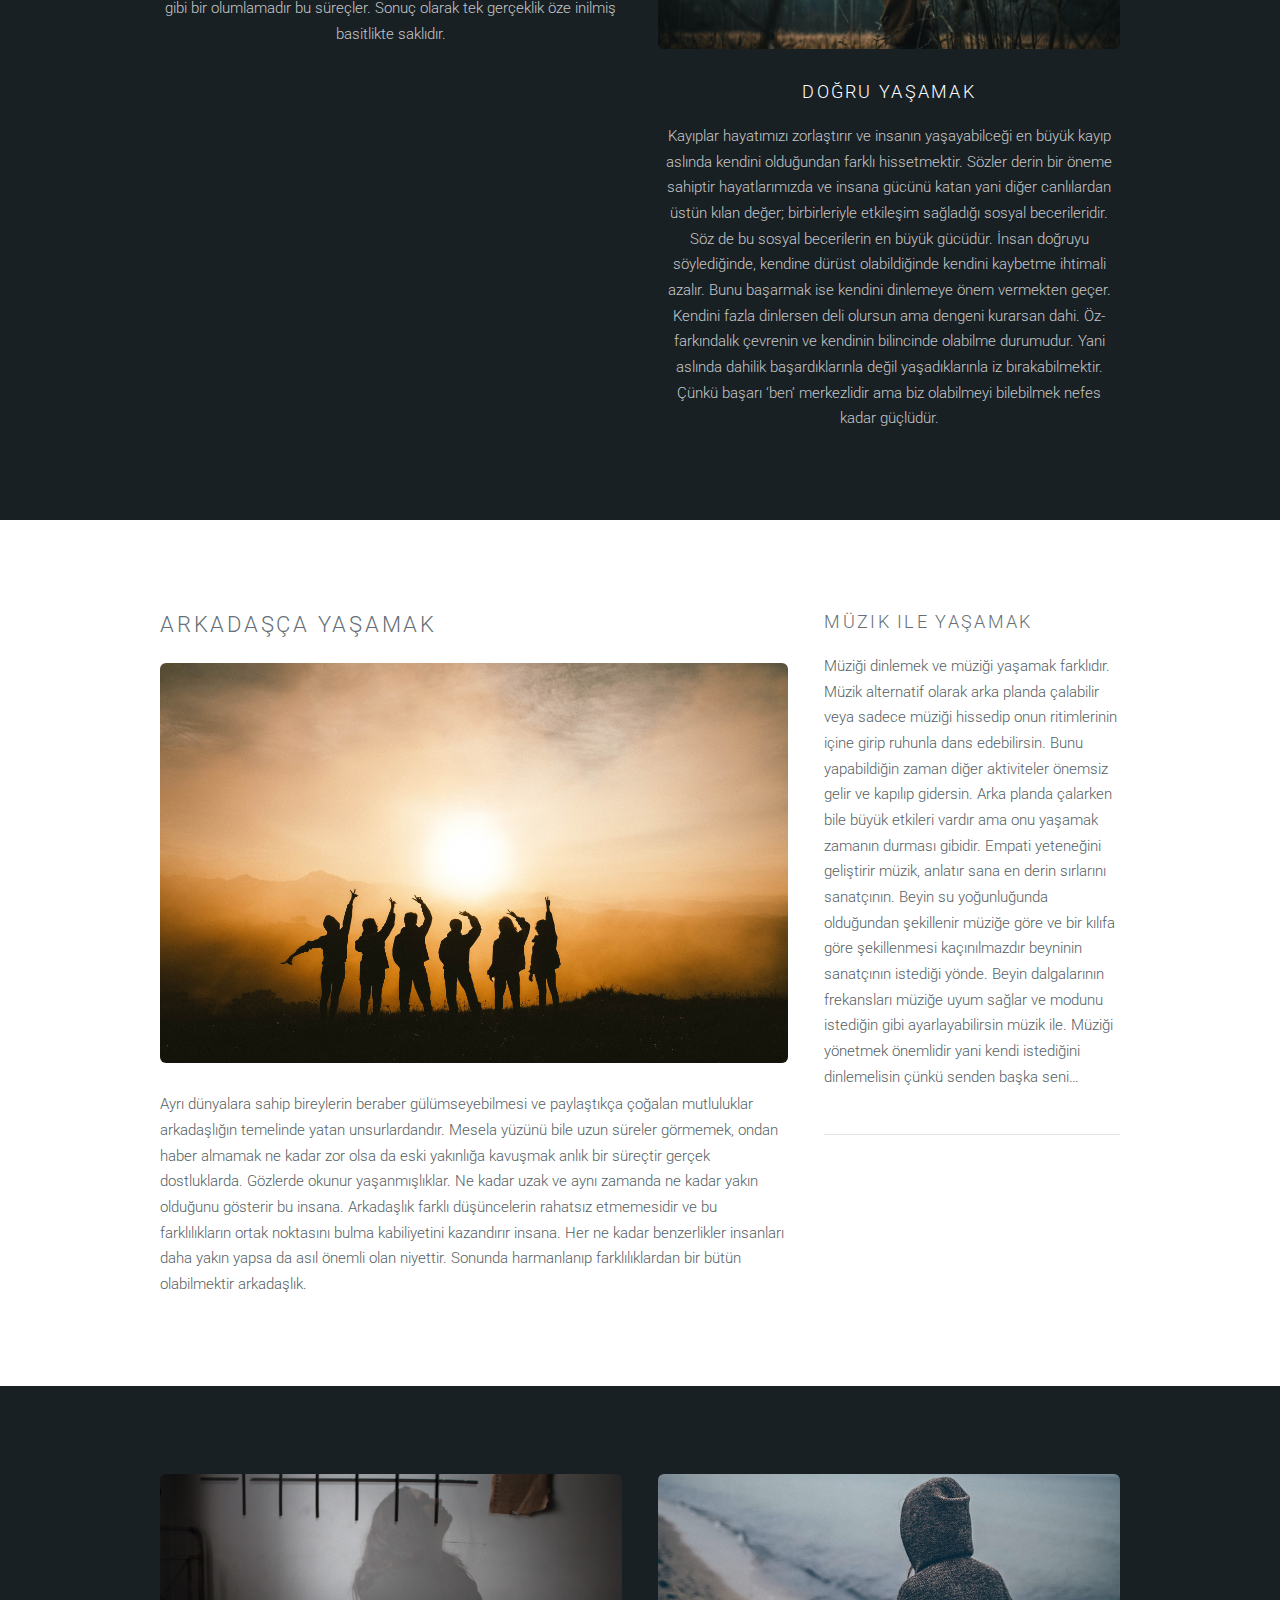
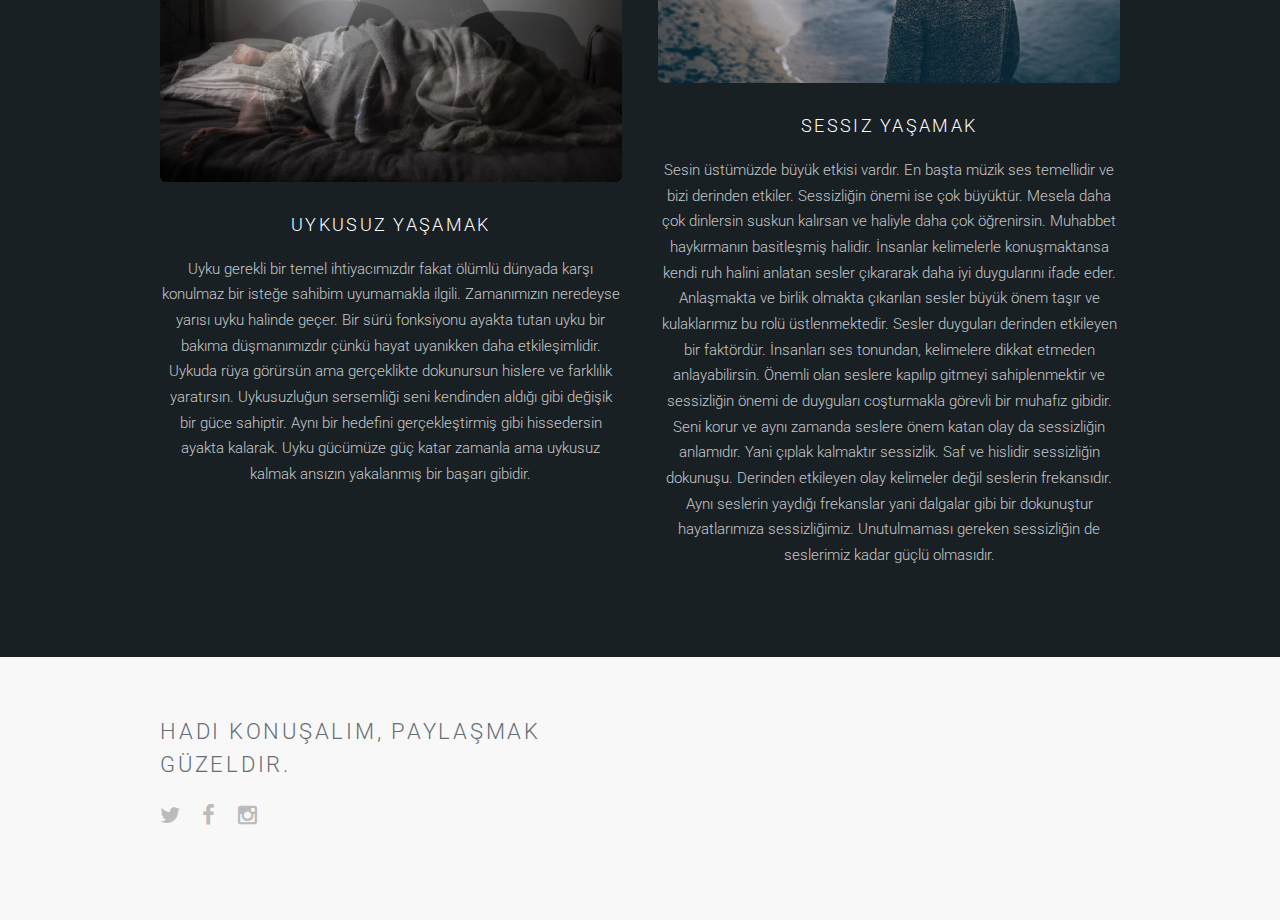
==== commit 75bbcd39: "Update index.html" ====
--- a/index.html
+++ b/index.html
@@ -65,24 +65,13 @@
 				</header>
 				<div class="container">
 					<div class="row">
-						<div class="4u">
+						<div class="12u">
 							<section class="special box">
 								<h3>Kimim ben?</h3>
 								<p>Ben İzmir’in sıcaklığını hissederek büyümüş bir yetişkinim. Derslerimden favorim hep matematikti. Uzun süre tenis oynadım. Çoğu spor ile ilgilendim ve her zaman doğa ile tazelenmeyi seçtim. İstanbul’da birkaç sene Uluslararası Finans dersleri gördüm fakat bırakıp psikoloji eğitimi dönemime başladım. Bilişsel psikoloji, nörobilim ve antropoloji ilgi alanlarımdır. Bilişin sağlık üzerindeki rolünü anlamaya çalışıyorum. Psikoloji bilimine sadece deneysel bakmamaya çalışıyorum böylece alternatif olan bütünsel bakış açılarına ilgim her geçen gün artıyor. İleri seviyede İngilizce biliyorum ve araştırmalarımı İngilizce yapıyorum. Yazılarım şimdilik sadece Türkçe fakat belki ileride İngilizce de yazabilirim. Kitaplardan ziyade şiir, deneme gibi kısa yazıları seviyorum. Dergi okumak da oldukça hoşuma giden bir aktivite. Film izlemeyi severim fakat daha sosyal bir hayat yaşamaya çalışıyorum. Doğa’da zaman geçirmek benim için çok etkileyici olmuştur her zaman. Ormanlar ve deniz kıyıları kendimi bulduğum yerler denilebilir. Mindfulness gibi farkındalık kazandıran ve spiritüel olan her şeye ilgi duyarım.</p>
 							</section>
 						</div>
-						<div class="4u">
-							<section class="special box">
-				
-								<!--<h3>Eğitimim</h3>-->
-								<!--<p>Eğitim hayatını özetlersin.</p>-->
-							</section>
-						</div>
-						<div class="4u">
-							<section class="special box">
-								<h3>Hayallerim</h3>
-								<p>Gelecekte ne yapmak istiyorsun.</p>
-							</section>
+						
 						</div>
 					</div>
 				</div>
